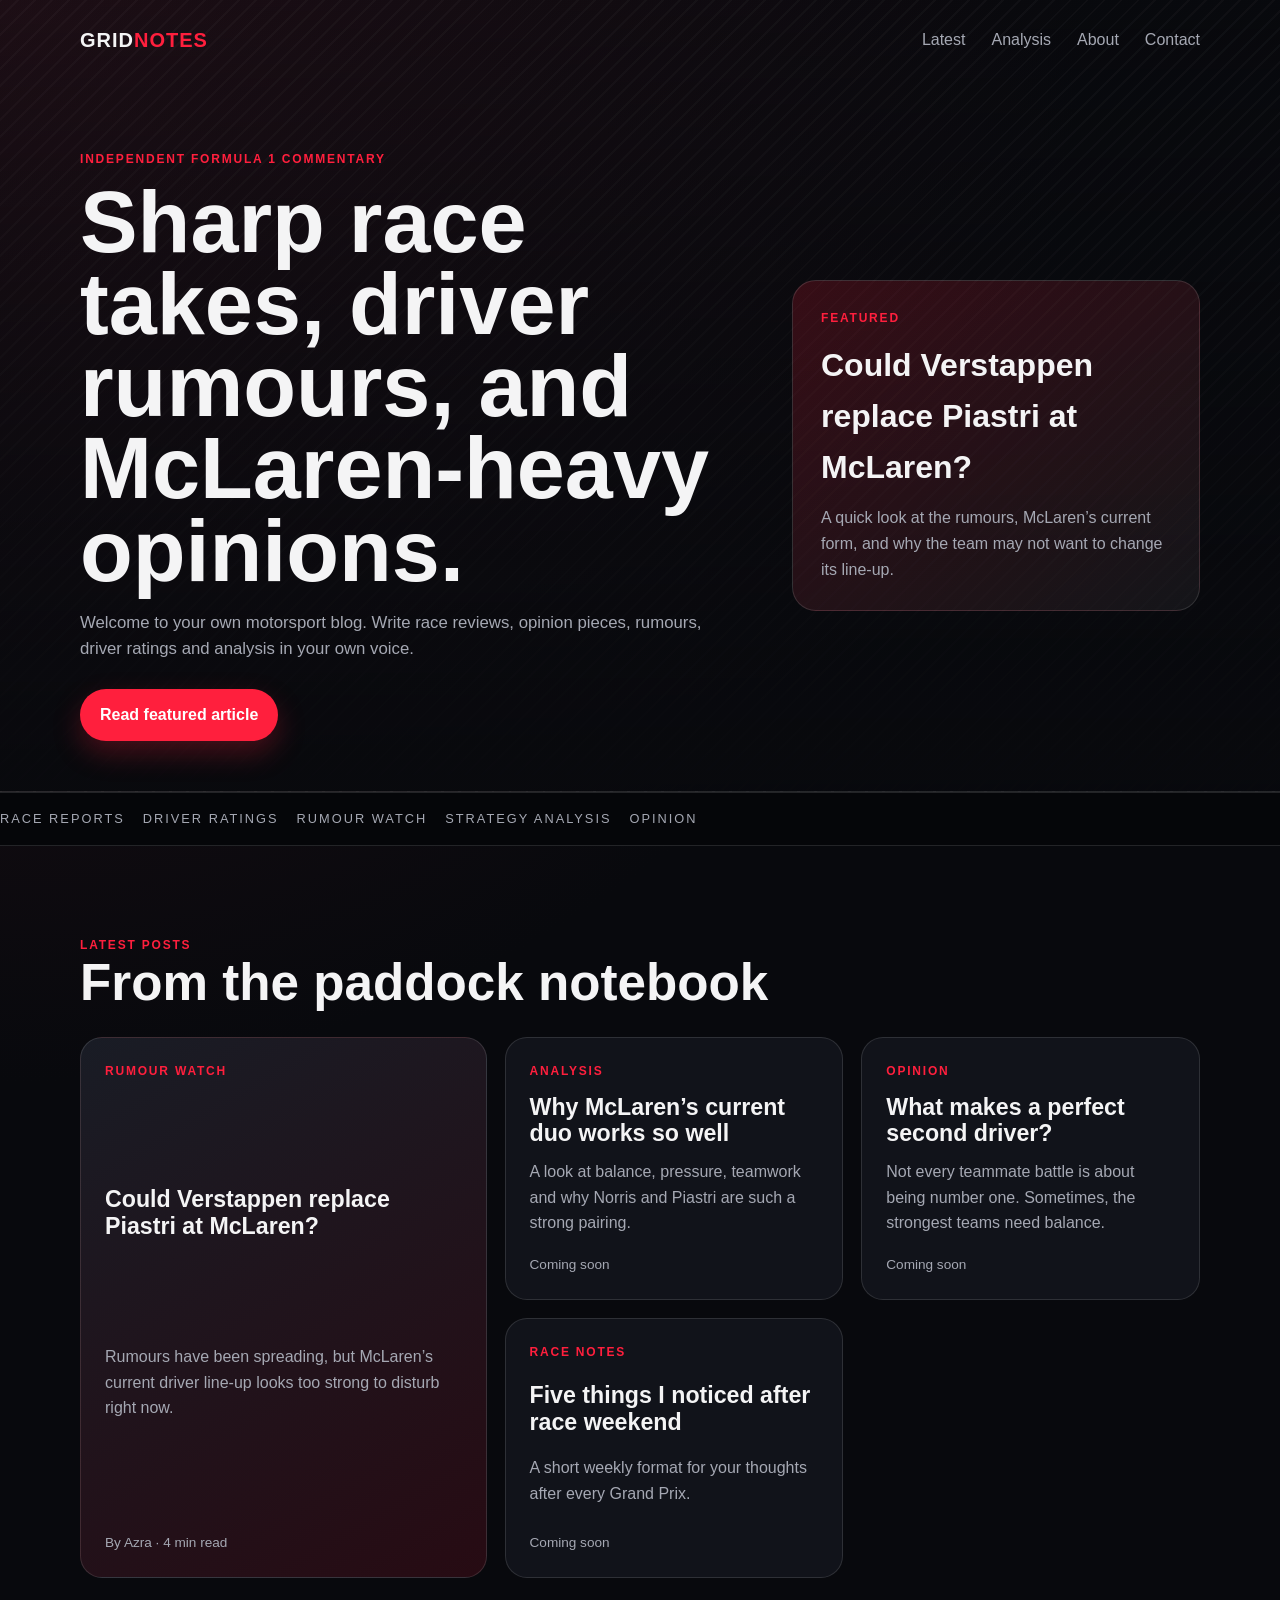
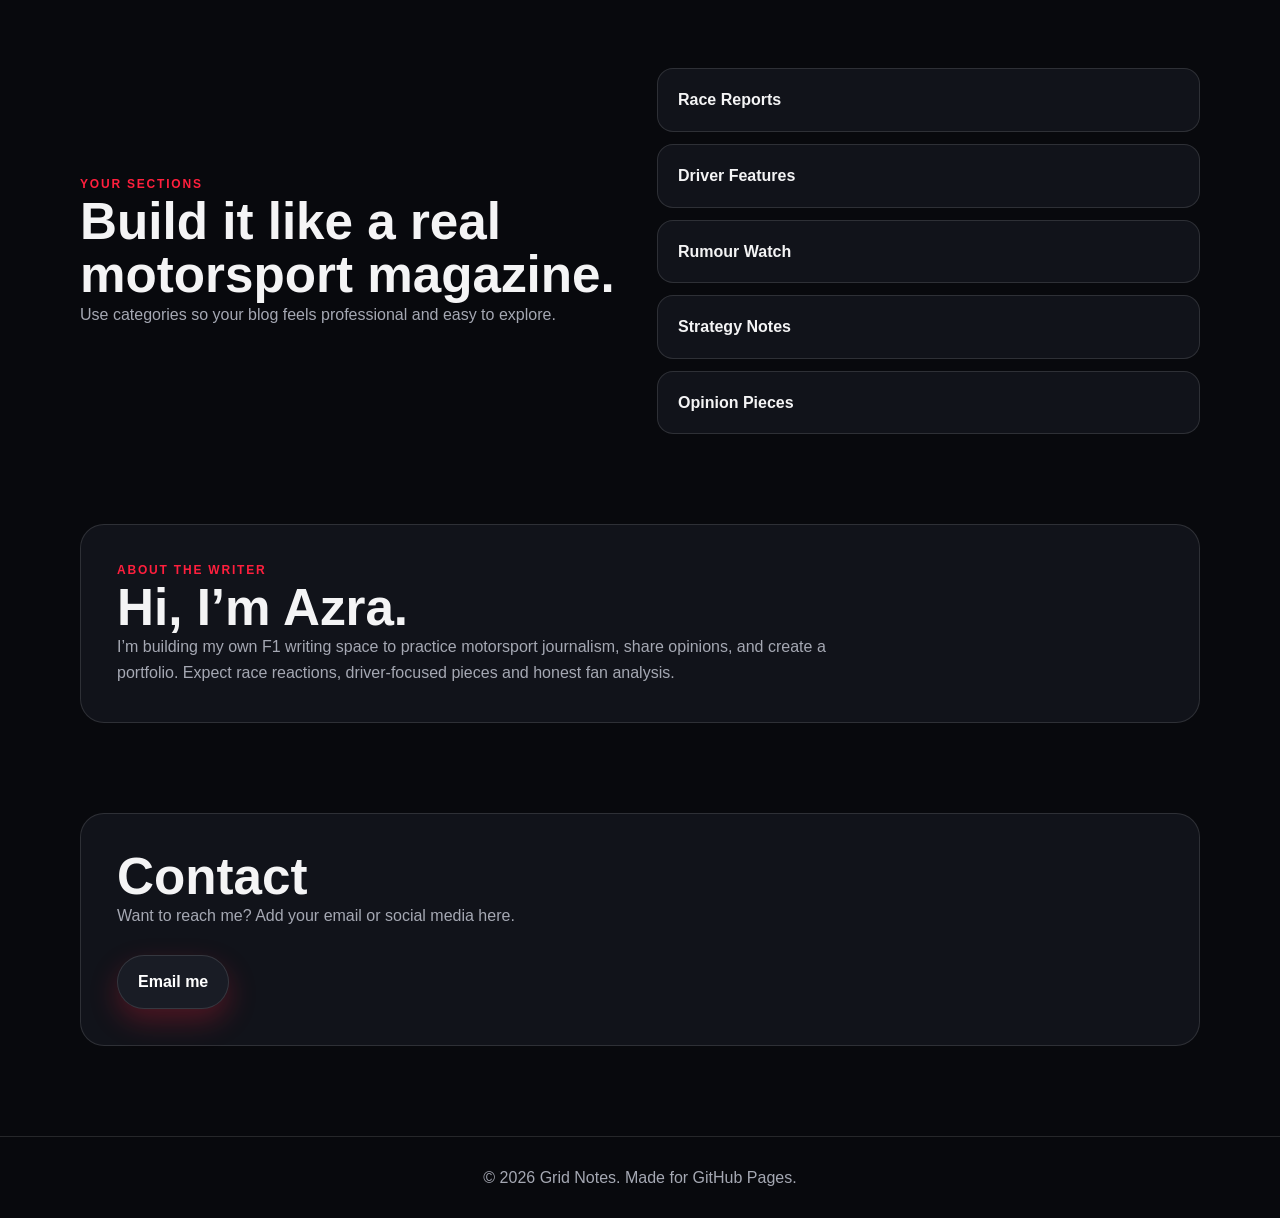
==== index.html @ b0c71cce "Add files via upload" ====
<!DOCTYPE html>
<html lang="en">
<head>
  <meta charset="UTF-8" />
  <meta name="viewport" content="width=device-width, initial-scale=1.0" />
  <title>Grid Notes | F1 Blog</title>
  <link rel="stylesheet" href="style.css" />
</head>
<body>
  <header class="site-header">
    <nav class="navbar">
      <a class="logo" href="index.html">GRID<span>NOTES</span></a>
      <button class="menu-btn" id="menuBtn">☰</button>
      <ul class="nav-links" id="navLinks">
        <li><a href="#latest">Latest</a></li>
        <li><a href="#analysis">Analysis</a></li>
        <li><a href="#about">About</a></li>
        <li><a href="#contact">Contact</a></li>
      </ul>
    </nav>

    <section class="hero">
      <div class="hero-text">
        <p class="eyebrow">Independent Formula 1 commentary</p>
        <h1>Sharp race takes, driver rumours, and McLaren-heavy opinions.</h1>
        <p>Welcome to your own motorsport blog. Write race reviews, opinion pieces, rumours, driver ratings and analysis in your own voice.</p>
        <a class="btn" href="articles/verstappen-piastri.html">Read featured article</a>
      </div>
      <div class="hero-card">
        <p class="tag">Featured</p>
        <h2>Could Verstappen replace Piastri at McLaren?</h2>
        <p>A quick look at the rumours, McLaren’s current form, and why the team may not want to change its line-up.</p>
      </div>
    </section>
  </header>

  <main>
    <section class="ticker">
      <span>Race Reports</span>
      <span>Driver Ratings</span>
      <span>Rumour Watch</span>
      <span>Strategy Analysis</span>
      <span>Opinion</span>
    </section>

    <section class="section" id="latest">
      <div class="section-heading">
        <p class="eyebrow">Latest posts</p>
        <h2>From the paddock notebook</h2>
      </div>

      <div class="article-grid">
        <article class="article-card main-article">
          <p class="tag">Rumour Watch</p>
          <h3><a href="articles/verstappen-piastri.html">Could Verstappen replace Piastri at McLaren?</a></h3>
          <p>Rumours have been spreading, but McLaren’s current driver line-up looks too strong to disturb right now.</p>
          <div class="meta">By Azra · 4 min read</div>
        </article>

        <article class="article-card">
          <p class="tag">Analysis</p>
          <h3>Why McLaren’s current duo works so well</h3>
          <p>A look at balance, pressure, teamwork and why Norris and Piastri are such a strong pairing.</p>
          <div class="meta">Coming soon</div>
        </article>

        <article class="article-card">
          <p class="tag">Opinion</p>
          <h3>What makes a perfect second driver?</h3>
          <p>Not every teammate battle is about being number one. Sometimes, the strongest teams need balance.</p>
          <div class="meta">Coming soon</div>
        </article>

        <article class="article-card">
          <p class="tag">Race Notes</p>
          <h3>Five things I noticed after race weekend</h3>
          <p>A short weekly format for your thoughts after every Grand Prix.</p>
          <div class="meta">Coming soon</div>
        </article>
      </div>
    </section>

    <section class="section split" id="analysis">
      <div>
        <p class="eyebrow">Your sections</p>
        <h2>Build it like a real motorsport magazine.</h2>
        <p class="muted">Use categories so your blog feels professional and easy to explore.</p>
      </div>
      <div class="category-list">
        <a href="#">Race Reports</a>
        <a href="#">Driver Features</a>
        <a href="#">Rumour Watch</a>
        <a href="#">Strategy Notes</a>
        <a href="#">Opinion Pieces</a>
      </div>
    </section>

    <section class="section about" id="about">
      <p class="eyebrow">About the writer</p>
      <h2>Hi, I’m Azra.</h2>
      <p>I’m building my own F1 writing space to practice motorsport journalism, share opinions, and create a portfolio. Expect race reactions, driver-focused pieces and honest fan analysis.</p>
    </section>

    <section class="section contact" id="contact">
      <h2>Contact</h2>
      <p>Want to reach me? Add your email or social media here.</p>
      <a class="btn secondary" href="mailto:your-email@example.com">Email me</a>
    </section>
  </main>

  <footer>
    <p>© 2026 Grid Notes. Made for GitHub Pages.</p>
  </footer>

  <script src="script.js"></script>
</body>
</html>
---- style.css ----
:root {
  --bg: #08090d;
  --panel: #11131a;
  --panel-light: #191c25;
  --text: #f4f4f5;
  --muted: #a5a8b3;
  --line: rgba(255,255,255,0.12);
  --accent: #ff1f3d;
  --accent-dark: #8b0f22;
}

* { box-sizing: border-box; margin: 0; padding: 0; }
html { scroll-behavior: smooth; }
body {
  font-family: Arial, Helvetica, sans-serif;
  background: radial-gradient(circle at top left, #241018, var(--bg) 35%);
  color: var(--text);
  line-height: 1.6;
}

a { color: inherit; text-decoration: none; }

.site-header {
  min-height: 88vh;
  background:
    linear-gradient(rgba(8,9,13,0.25), rgba(8,9,13,0.95)),
    repeating-linear-gradient(135deg, rgba(255,255,255,0.035) 0 2px, transparent 2px 12px);
  border-bottom: 1px solid var(--line);
}

.navbar {
  width: min(1120px, 92%);
  margin: auto;
  padding: 24px 0;
  display: flex;
  align-items: center;
  justify-content: space-between;
}

.logo {
  font-weight: 900;
  letter-spacing: 1px;
  font-size: 1.25rem;
}
.logo span { color: var(--accent); }

.nav-links {
  display: flex;
  gap: 26px;
  list-style: none;
  color: var(--muted);
}
.nav-links a:hover { color: var(--text); }

.menu-btn {
  display: none;
  background: none;
  border: 1px solid var(--line);
  color: var(--text);
  padding: 8px 12px;
  border-radius: 8px;
  font-size: 1.2rem;
}

.hero {
  width: min(1120px, 92%);
  margin: 70px auto 0;
  display: grid;
  grid-template-columns: 1.25fr 0.75fr;
  gap: 32px;
  align-items: center;
}

.eyebrow, .tag {
  color: var(--accent);
  text-transform: uppercase;
  font-size: 0.75rem;
  font-weight: 800;
  letter-spacing: 1.8px;
}

.hero h1 {
  font-size: clamp(2.4rem, 7vw, 5.4rem);
  line-height: 0.95;
  max-width: 850px;
  margin: 12px 0 18px;
}

.hero-text p:not(.eyebrow) {
  color: var(--muted);
  max-width: 650px;
  font-size: 1.05rem;
}

.btn {
  display: inline-block;
  margin-top: 26px;
  background: var(--accent);
  color: white;
  padding: 13px 20px;
  border-radius: 999px;
  font-weight: 800;
  box-shadow: 0 12px 28px rgba(255,31,61,0.25);
}
.btn:hover { transform: translateY(-2px); }
.btn.secondary { background: var(--panel-light); border: 1px solid var(--line); }

.hero-card {
  background: linear-gradient(145deg, rgba(255,31,61,0.18), rgba(255,255,255,0.05));
  border: 1px solid var(--line);
  border-radius: 24px;
  padding: 28px;
  min-height: 300px;
  display: flex;
  flex-direction: column;
  justify-content: end;
}
.hero-card h2 { font-size: 2rem; margin: 12px 0; }
.hero-card p:last-child { color: var(--muted); }

.ticker {
  overflow: hidden;
  display: flex;
  gap: 18px;
  padding: 16px 0;
  border-top: 1px solid var(--line);
  border-bottom: 1px solid var(--line);
  background: #050609;
  white-space: nowrap;
}
.ticker span {
  animation: move 18s linear infinite;
  color: var(--muted);
  text-transform: uppercase;
  letter-spacing: 2px;
  font-size: 0.8rem;
}
@keyframes move { from { transform: translateX(0); } to { transform: translateX(-420px); } }

.section {
  width: min(1120px, 92%);
  margin: 90px auto;
}
.section-heading { margin-bottom: 28px; }
.section h2 { font-size: clamp(2rem, 4vw, 3.3rem); line-height: 1.05; }

.article-grid {
  display: grid;
  grid-template-columns: 1.2fr 1fr 1fr;
  gap: 18px;
}
.article-card {
  background: var(--panel);
  border: 1px solid var(--line);
  border-radius: 22px;
  padding: 24px;
  min-height: 260px;
  display: flex;
  flex-direction: column;
  justify-content: space-between;
  transition: transform 0.2s ease, border-color 0.2s ease;
}
.article-card:hover { transform: translateY(-5px); border-color: rgba(255,31,61,0.55); }
.main-article { grid-row: span 2; background: linear-gradient(150deg, var(--panel-light), #270b13); }
.article-card h3 { font-size: 1.45rem; line-height: 1.15; margin: 12px 0; }
.article-card p:not(.tag), .muted { color: var(--muted); }
.meta { color: var(--muted); font-size: 0.85rem; margin-top: 18px; }

.split {
  display: grid;
  grid-template-columns: 1fr 1fr;
  gap: 34px;
  align-items: center;
}
.category-list {
  display: grid;
  gap: 12px;
}
.category-list a {
  background: var(--panel);
  border: 1px solid var(--line);
  padding: 18px 20px;
  border-radius: 16px;
  font-weight: 800;
}
.category-list a:hover { border-color: var(--accent); }

.about, .contact {
  background: var(--panel);
  border: 1px solid var(--line);
  border-radius: 24px;
  padding: 36px;
}
.about p:last-child, .contact p { color: var(--muted); max-width: 720px; }

footer {
  border-top: 1px solid var(--line);
  padding: 28px;
  text-align: center;
  color: var(--muted);
}

.article-page .site-header { min-height: auto; }
.article-layout {
  width: min(820px, 92%);
  margin: 60px auto 100px;
}
.article-title { font-size: clamp(2.4rem, 7vw, 4.6rem); line-height: 0.95; margin: 14px 0; }
.article-info { color: var(--muted); margin-bottom: 36px; }
.article-body {
  background: var(--panel);
  border: 1px solid var(--line);
  border-radius: 24px;
  padding: clamp(22px, 5vw, 44px);
}
.article-body p { margin-bottom: 20px; color: #dedfe5; }
.article-body blockquote {
  border-left: 4px solid var(--accent);
  padding-left: 18px;
  margin: 28px 0;
  font-size: 1.15rem;
  color: white;
}

@media (max-width: 820px) {
  .menu-btn { display: block; }
  .nav-links {
    position: absolute;
    top: 76px;
    right: 4%;
    left: 4%;
    display: none;
    flex-direction: column;
    background: var(--panel);
    padding: 20px;
    border: 1px solid var(--line);
    border-radius: 18px;
  }
  .nav-links.show { display: flex; }
  .hero, .split { grid-template-columns: 1fr; }
  .hero { margin-top: 38px; padding-bottom: 60px; }
  .article-grid { grid-template-columns: 1fr; }
  .main-article { grid-row: auto; }
}
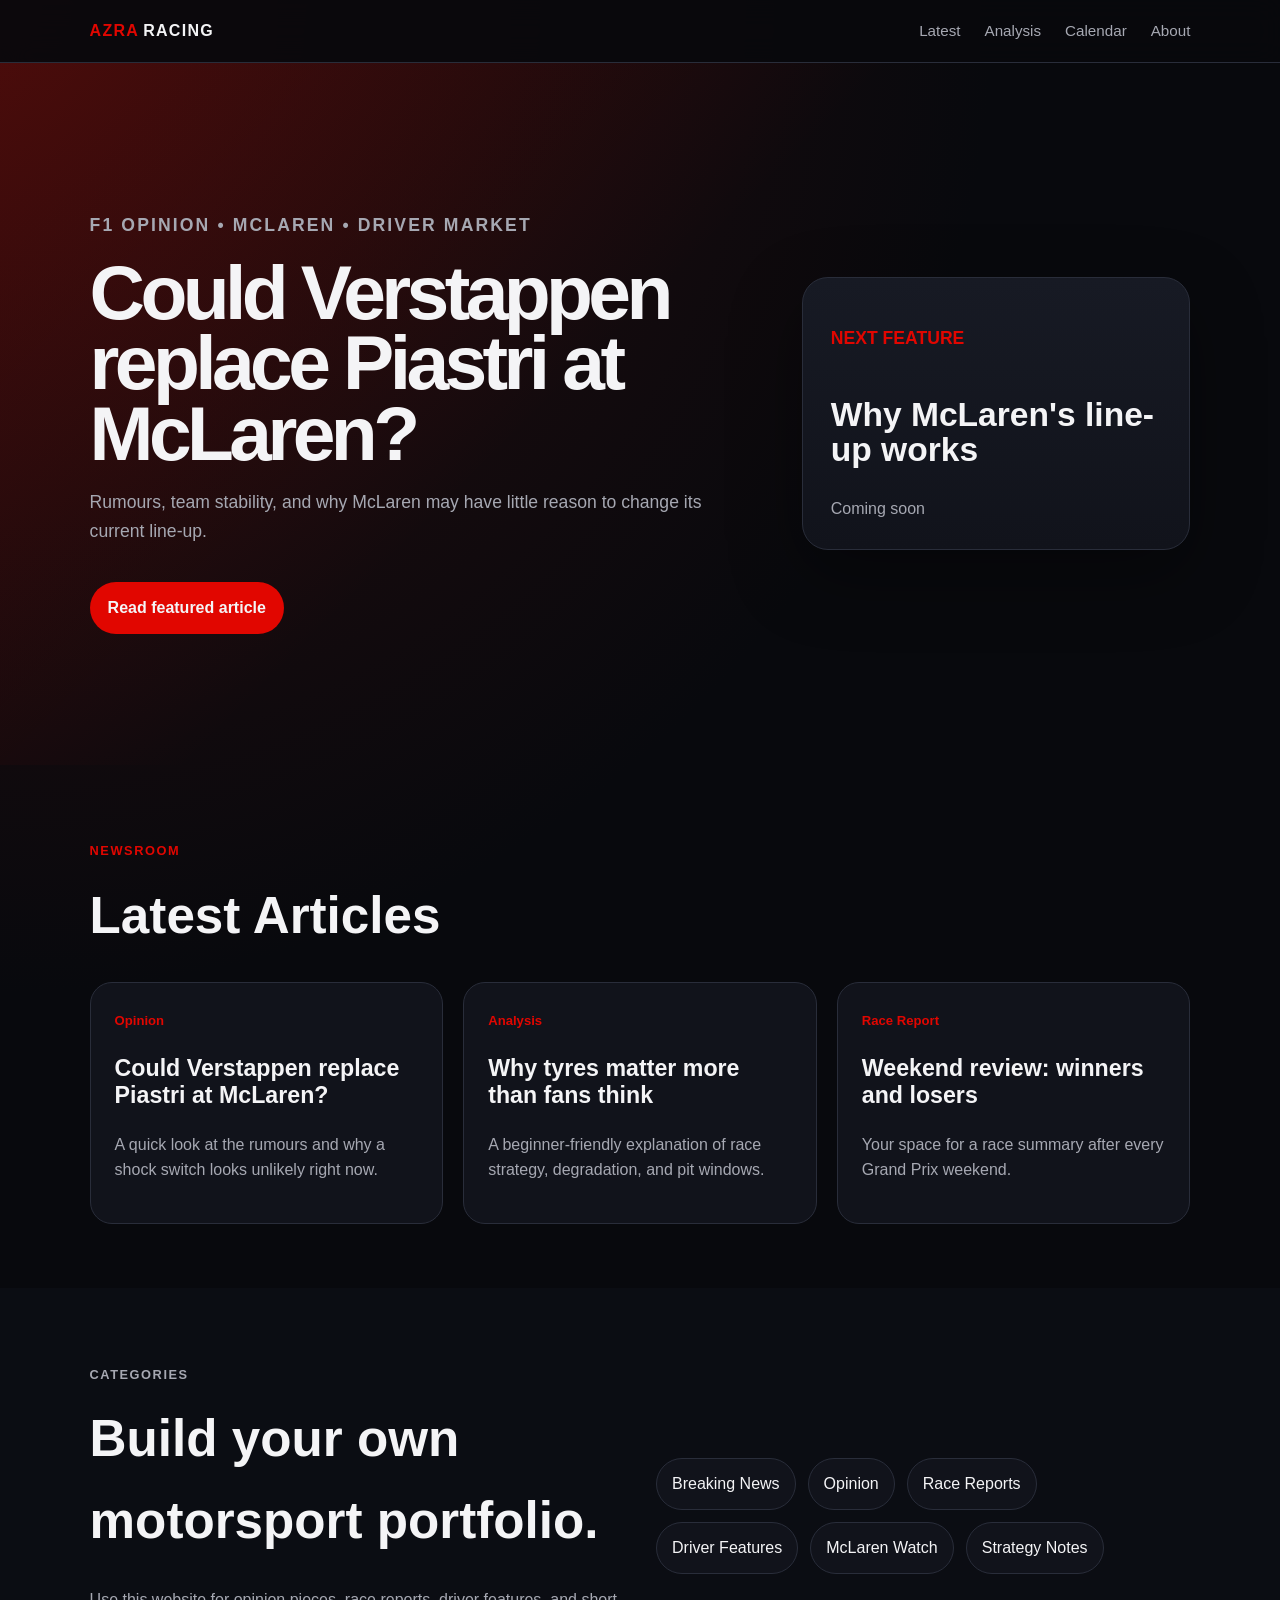
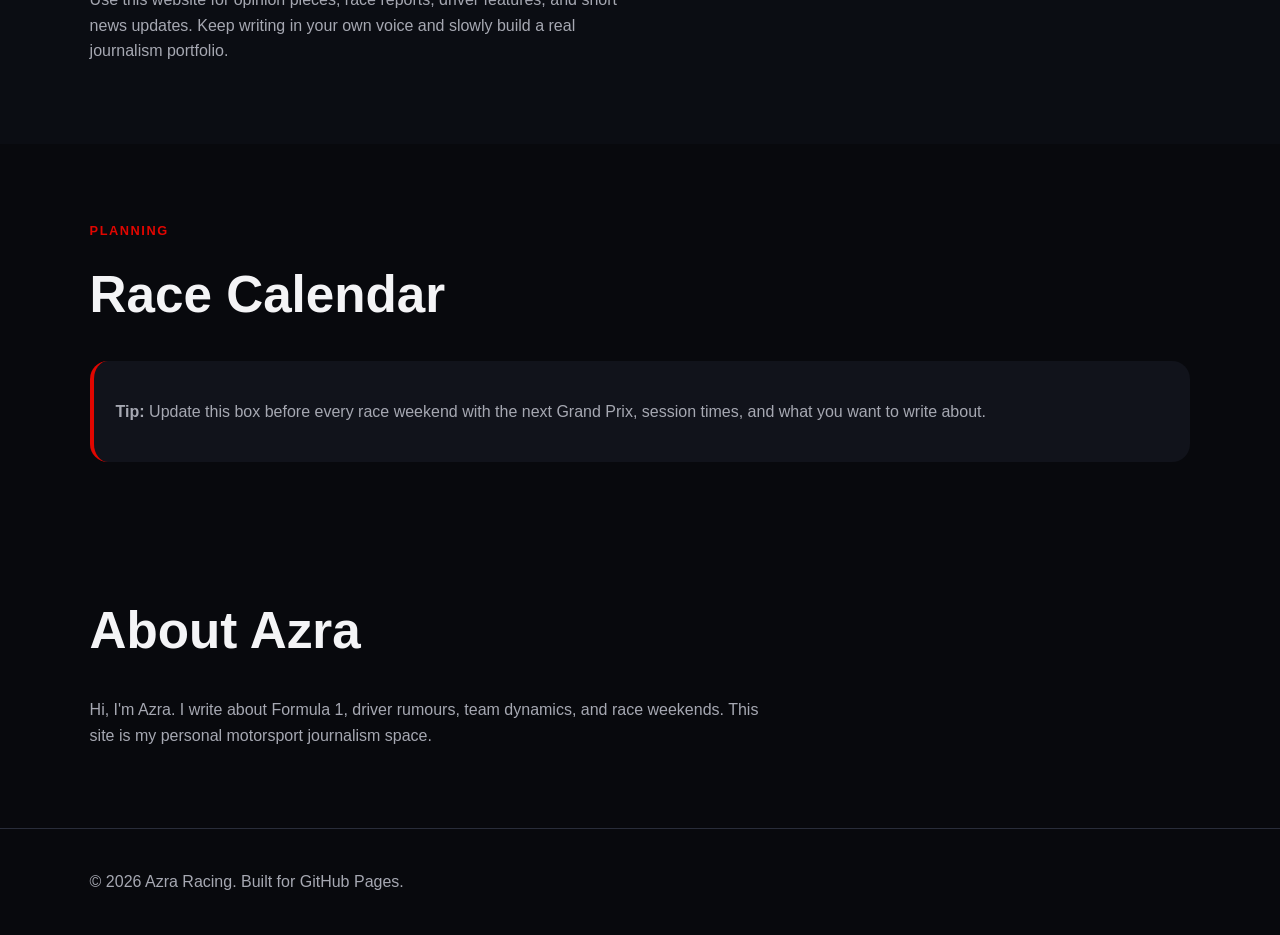
==== commit b84e8da2: "Add files via upload" ====
--- a/index.html
+++ b/index.html
@@ -3,113 +3,94 @@
 <head>
   <meta charset="UTF-8" />
   <meta name="viewport" content="width=device-width, initial-scale=1.0" />
-  <title>Grid Notes | F1 Blog</title>
+  <title>Azra Racing | F1 Blog</title>
   <link rel="stylesheet" href="style.css" />
 </head>
 <body>
   <header class="site-header">
-    <nav class="navbar">
-      <a class="logo" href="index.html">GRID<span>NOTES</span></a>
-      <button class="menu-btn" id="menuBtn">☰</button>
-      <ul class="nav-links" id="navLinks">
-        <li><a href="#latest">Latest</a></li>
-        <li><a href="#analysis">Analysis</a></li>
-        <li><a href="#about">About</a></li>
-        <li><a href="#contact">Contact</a></li>
-      </ul>
+    <a class="logo" href="index.html"><span>AZRA</span>RACING</a>
+    <nav id="nav">
+      <a href="#latest">Latest</a>
+      <a href="#analysis">Analysis</a>
+      <a href="#calendar">Calendar</a>
+      <a href="#about">About</a>
     </nav>
-
-    <section class="hero">
-      <div class="hero-text">
-        <p class="eyebrow">Independent Formula 1 commentary</p>
-        <h1>Sharp race takes, driver rumours, and McLaren-heavy opinions.</h1>
-        <p>Welcome to your own motorsport blog. Write race reviews, opinion pieces, rumours, driver ratings and analysis in your own voice.</p>
-        <a class="btn" href="articles/verstappen-piastri.html">Read featured article</a>
-      </div>
-      <div class="hero-card">
-        <p class="tag">Featured</p>
-        <h2>Could Verstappen replace Piastri at McLaren?</h2>
-        <p>A quick look at the rumours, McLaren’s current form, and why the team may not want to change its line-up.</p>
-      </div>
-    </section>
+    <button id="menuBtn" class="menu-btn">☰</button>
   </header>
 
   <main>
-    <section class="ticker">
-      <span>Race Reports</span>
-      <span>Driver Ratings</span>
-      <span>Rumour Watch</span>
-      <span>Strategy Analysis</span>
-      <span>Opinion</span>
+    <section class="hero">
+      <div class="hero-text">
+        <p class="tag">F1 Opinion • McLaren • Driver Market</p>
+        <h1>Could Verstappen replace Piastri at McLaren?</h1>
+        <p>Rumours, team stability, and why McLaren may have little reason to change its current line-up.</p>
+        <a class="button" href="articles/verstappen-piastri.html">Read featured article</a>
+      </div>
+      <div class="hero-card">
+        <p>NEXT FEATURE</p>
+        <h2>Why McLaren's line-up works</h2>
+        <span>Coming soon</span>
+      </div>
     </section>
 
-    <section class="section" id="latest">
-      <div class="section-heading">
-        <p class="eyebrow">Latest posts</p>
-        <h2>From the paddock notebook</h2>
+    <section id="latest" class="section">
+      <div class="section-title">
+        <p>Newsroom</p>
+        <h2>Latest Articles</h2>
       </div>
-
       <div class="article-grid">
-        <article class="article-card main-article">
-          <p class="tag">Rumour Watch</p>
+        <article class="card">
+          <span>Opinion</span>
           <h3><a href="articles/verstappen-piastri.html">Could Verstappen replace Piastri at McLaren?</a></h3>
-          <p>Rumours have been spreading, but McLaren’s current driver line-up looks too strong to disturb right now.</p>
-          <div class="meta">By Azra · 4 min read</div>
+          <p>A quick look at the rumours and why a shock switch looks unlikely right now.</p>
         </article>
-
-        <article class="article-card">
-          <p class="tag">Analysis</p>
-          <h3>Why McLaren’s current duo works so well</h3>
-          <p>A look at balance, pressure, teamwork and why Norris and Piastri are such a strong pairing.</p>
-          <div class="meta">Coming soon</div>
+        <article class="card">
+          <span>Analysis</span>
+          <h3>Why tyres matter more than fans think</h3>
+          <p>A beginner-friendly explanation of race strategy, degradation, and pit windows.</p>
         </article>
-
-        <article class="article-card">
-          <p class="tag">Opinion</p>
-          <h3>What makes a perfect second driver?</h3>
-          <p>Not every teammate battle is about being number one. Sometimes, the strongest teams need balance.</p>
-          <div class="meta">Coming soon</div>
-        </article>
-
-        <article class="article-card">
-          <p class="tag">Race Notes</p>
-          <h3>Five things I noticed after race weekend</h3>
-          <p>A short weekly format for your thoughts after every Grand Prix.</p>
-          <div class="meta">Coming soon</div>
+        <article class="card">
+          <span>Race Report</span>
+          <h3>Weekend review: winners and losers</h3>
+          <p>Your space for a race summary after every Grand Prix weekend.</p>
         </article>
       </div>
     </section>
 
-    <section class="section split" id="analysis">
+    <section id="analysis" class="split-section">
       <div>
-        <p class="eyebrow">Your sections</p>
-        <h2>Build it like a real motorsport magazine.</h2>
-        <p class="muted">Use categories so your blog feels professional and easy to explore.</p>
+        <p class="tag">Categories</p>
+        <h2>Build your own motorsport portfolio.</h2>
+        <p>Use this website for opinion pieces, race reports, driver features, and short news updates. Keep writing in your own voice and slowly build a real journalism portfolio.</p>
       </div>
       <div class="category-list">
-        <a href="#">Race Reports</a>
-        <a href="#">Driver Features</a>
-        <a href="#">Rumour Watch</a>
-        <a href="#">Strategy Notes</a>
-        <a href="#">Opinion Pieces</a>
+        <span>Breaking News</span>
+        <span>Opinion</span>
+        <span>Race Reports</span>
+        <span>Driver Features</span>
+        <span>McLaren Watch</span>
+        <span>Strategy Notes</span>
       </div>
     </section>
 
-    <section class="section about" id="about">
-      <p class="eyebrow">About the writer</p>
-      <h2>Hi, I’m Azra.</h2>
-      <p>I’m building my own F1 writing space to practice motorsport journalism, share opinions, and create a portfolio. Expect race reactions, driver-focused pieces and honest fan analysis.</p>
+    <section id="calendar" class="section compact">
+      <div class="section-title">
+        <p>Planning</p>
+        <h2>Race Calendar</h2>
+      </div>
+      <div class="calendar-box">
+        <p><strong>Tip:</strong> Update this box before every race weekend with the next Grand Prix, session times, and what you want to write about.</p>
+      </div>
     </section>
 
-    <section class="section contact" id="contact">
-      <h2>Contact</h2>
-      <p>Want to reach me? Add your email or social media here.</p>
-      <a class="btn secondary" href="mailto:your-email@example.com">Email me</a>
+    <section id="about" class="about">
+      <h2>About Azra</h2>
+      <p>Hi, I'm Azra. I write about Formula 1, driver rumours, team dynamics, and race weekends. This site is my personal motorsport journalism space.</p>
     </section>
   </main>
 
   <footer>
-    <p>© 2026 Grid Notes. Made for GitHub Pages.</p>
+    <p>© 2026 Azra Racing. Built for GitHub Pages.</p>
   </footer>
 
   <script src="script.js"></script>
--- a/style.css
+++ b/style.css
@@ -1,244 +1,7 @@
-:root {
-  --bg: #08090d;
-  --panel: #11131a;
-  --panel-light: #191c25;
-  --text: #f4f4f5;
-  --muted: #a5a8b3;
-  --line: rgba(255,255,255,0.12);
-  --accent: #ff1f3d;
-  --accent-dark: #8b0f22;
+:root{
+  --bg:#08090d; --panel:#11131b; --panel2:#171a24; --text:#f4f4f6; --muted:#a6a8b2; --red:#e10600; --line:#292d3a;
 }
-
-* { box-sizing: border-box; margin: 0; padding: 0; }
-html { scroll-behavior: smooth; }
-body {
-  font-family: Arial, Helvetica, sans-serif;
-  background: radial-gradient(circle at top left, #241018, var(--bg) 35%);
-  color: var(--text);
-  line-height: 1.6;
-}
-
-a { color: inherit; text-decoration: none; }
-
-.site-header {
-  min-height: 88vh;
-  background:
-    linear-gradient(rgba(8,9,13,0.25), rgba(8,9,13,0.95)),
-    repeating-linear-gradient(135deg, rgba(255,255,255,0.035) 0 2px, transparent 2px 12px);
-  border-bottom: 1px solid var(--line);
-}
-
-.navbar {
-  width: min(1120px, 92%);
-  margin: auto;
-  padding: 24px 0;
-  display: flex;
-  align-items: center;
-  justify-content: space-between;
-}
-
-.logo {
-  font-weight: 900;
-  letter-spacing: 1px;
-  font-size: 1.25rem;
-}
-.logo span { color: var(--accent); }
-
-.nav-links {
-  display: flex;
-  gap: 26px;
-  list-style: none;
-  color: var(--muted);
-}
-.nav-links a:hover { color: var(--text); }
-
-.menu-btn {
-  display: none;
-  background: none;
-  border: 1px solid var(--line);
-  color: var(--text);
-  padding: 8px 12px;
-  border-radius: 8px;
-  font-size: 1.2rem;
-}
-
-.hero {
-  width: min(1120px, 92%);
-  margin: 70px auto 0;
-  display: grid;
-  grid-template-columns: 1.25fr 0.75fr;
-  gap: 32px;
-  align-items: center;
-}
-
-.eyebrow, .tag {
-  color: var(--accent);
-  text-transform: uppercase;
-  font-size: 0.75rem;
-  font-weight: 800;
-  letter-spacing: 1.8px;
-}
-
-.hero h1 {
-  font-size: clamp(2.4rem, 7vw, 5.4rem);
-  line-height: 0.95;
-  max-width: 850px;
-  margin: 12px 0 18px;
-}
-
-.hero-text p:not(.eyebrow) {
-  color: var(--muted);
-  max-width: 650px;
-  font-size: 1.05rem;
-}
-
-.btn {
-  display: inline-block;
-  margin-top: 26px;
-  background: var(--accent);
-  color: white;
-  padding: 13px 20px;
-  border-radius: 999px;
-  font-weight: 800;
-  box-shadow: 0 12px 28px rgba(255,31,61,0.25);
-}
-.btn:hover { transform: translateY(-2px); }
-.btn.secondary { background: var(--panel-light); border: 1px solid var(--line); }
-
-.hero-card {
-  background: linear-gradient(145deg, rgba(255,31,61,0.18), rgba(255,255,255,0.05));
-  border: 1px solid var(--line);
-  border-radius: 24px;
-  padding: 28px;
-  min-height: 300px;
-  display: flex;
-  flex-direction: column;
-  justify-content: end;
-}
-.hero-card h2 { font-size: 2rem; margin: 12px 0; }
-.hero-card p:last-child { color: var(--muted); }
-
-.ticker {
-  overflow: hidden;
-  display: flex;
-  gap: 18px;
-  padding: 16px 0;
-  border-top: 1px solid var(--line);
-  border-bottom: 1px solid var(--line);
-  background: #050609;
-  white-space: nowrap;
-}
-.ticker span {
-  animation: move 18s linear infinite;
-  color: var(--muted);
-  text-transform: uppercase;
-  letter-spacing: 2px;
-  font-size: 0.8rem;
-}
-@keyframes move { from { transform: translateX(0); } to { transform: translateX(-420px); } }
-
-.section {
-  width: min(1120px, 92%);
-  margin: 90px auto;
-}
-.section-heading { margin-bottom: 28px; }
-.section h2 { font-size: clamp(2rem, 4vw, 3.3rem); line-height: 1.05; }
-
-.article-grid {
-  display: grid;
-  grid-template-columns: 1.2fr 1fr 1fr;
-  gap: 18px;
-}
-.article-card {
-  background: var(--panel);
-  border: 1px solid var(--line);
-  border-radius: 22px;
-  padding: 24px;
-  min-height: 260px;
-  display: flex;
-  flex-direction: column;
-  justify-content: space-between;
-  transition: transform 0.2s ease, border-color 0.2s ease;
-}
-.article-card:hover { transform: translateY(-5px); border-color: rgba(255,31,61,0.55); }
-.main-article { grid-row: span 2; background: linear-gradient(150deg, var(--panel-light), #270b13); }
-.article-card h3 { font-size: 1.45rem; line-height: 1.15; margin: 12px 0; }
-.article-card p:not(.tag), .muted { color: var(--muted); }
-.meta { color: var(--muted); font-size: 0.85rem; margin-top: 18px; }
-
-.split {
-  display: grid;
-  grid-template-columns: 1fr 1fr;
-  gap: 34px;
-  align-items: center;
-}
-.category-list {
-  display: grid;
-  gap: 12px;
-}
-.category-list a {
-  background: var(--panel);
-  border: 1px solid var(--line);
-  padding: 18px 20px;
-  border-radius: 16px;
-  font-weight: 800;
-}
-.category-list a:hover { border-color: var(--accent); }
-
-.about, .contact {
-  background: var(--panel);
-  border: 1px solid var(--line);
-  border-radius: 24px;
-  padding: 36px;
-}
-.about p:last-child, .contact p { color: var(--muted); max-width: 720px; }
-
-footer {
-  border-top: 1px solid var(--line);
-  padding: 28px;
-  text-align: center;
-  color: var(--muted);
-}
-
-.article-page .site-header { min-height: auto; }
-.article-layout {
-  width: min(820px, 92%);
-  margin: 60px auto 100px;
-}
-.article-title { font-size: clamp(2.4rem, 7vw, 4.6rem); line-height: 0.95; margin: 14px 0; }
-.article-info { color: var(--muted); margin-bottom: 36px; }
-.article-body {
-  background: var(--panel);
-  border: 1px solid var(--line);
-  border-radius: 24px;
-  padding: clamp(22px, 5vw, 44px);
-}
-.article-body p { margin-bottom: 20px; color: #dedfe5; }
-.article-body blockquote {
-  border-left: 4px solid var(--accent);
-  padding-left: 18px;
-  margin: 28px 0;
-  font-size: 1.15rem;
-  color: white;
-}
-
-@media (max-width: 820px) {
-  .menu-btn { display: block; }
-  .nav-links {
-    position: absolute;
-    top: 76px;
-    right: 4%;
-    left: 4%;
-    display: none;
-    flex-direction: column;
-    background: var(--panel);
-    padding: 20px;
-    border: 1px solid var(--line);
-    border-radius: 18px;
-  }
-  .nav-links.show { display: flex; }
-  .hero, .split { grid-template-columns: 1fr; }
-  .hero { margin-top: 38px; padding-bottom: 60px; }
-  .article-grid { grid-template-columns: 1fr; }
-  .main-article { grid-row: auto; }
-}
+*{box-sizing:border-box} html{scroll-behavior:smooth} body{margin:0;font-family:Arial,Helvetica,sans-serif;background:radial-gradient(circle at top left,#2a0d0d,transparent 35%),var(--bg);color:var(--text);line-height:1.6}
+a{color:inherit;text-decoration:none}.site-header{position:sticky;top:0;z-index:10;display:flex;align-items:center;justify-content:space-between;padding:18px 7%;background:rgba(8,9,13,.88);backdrop-filter:blur(14px);border-bottom:1px solid var(--line)}.logo{font-weight:900;letter-spacing:.08em}.logo span{color:var(--red);margin-right:4px}nav{display:flex;gap:24px;color:var(--muted);font-size:.95rem}nav a:hover{color:var(--text)}.menu-btn{display:none;background:var(--panel);color:var(--text);border:1px solid var(--line);padding:8px 12px;border-radius:10px}.hero{min-height:78vh;display:grid;grid-template-columns:1.4fr .8fr;gap:32px;align-items:center;padding:70px 7%;background:linear-gradient(135deg,rgba(225,6,0,.18),transparent 45%)}.tag,.section-title p{color:var(--red);font-weight:700;text-transform:uppercase;font-size:.8rem;letter-spacing:.12em}.hero h1{font-size:clamp(2.4rem,6vw,5.9rem);line-height:.92;margin:10px 0 20px;letter-spacing:-.06em}.hero p{max-width:660px;color:var(--muted);font-size:1.1rem}.button{display:inline-block;margin-top:20px;background:var(--red);padding:13px 18px;border-radius:999px;font-weight:800}.hero-card{background:linear-gradient(180deg,var(--panel2),var(--panel));border:1px solid var(--line);border-radius:26px;padding:28px;min-height:260px;display:flex;flex-direction:column;justify-content:end;box-shadow:0 25px 70px rgba(0,0,0,.35)}.hero-card p{color:var(--red);font-weight:900}.hero-card h2{font-size:2.1rem;line-height:1.05}.hero-card span{color:var(--muted)}.section,.split-section,.about{padding:64px 7%}.section-title h2,.split-section h2,.about h2{font-size:clamp(2rem,4vw,3.5rem);margin:0 0 25px}.article-grid{display:grid;grid-template-columns:repeat(3,1fr);gap:20px}.card{background:var(--panel);border:1px solid var(--line);border-radius:22px;padding:24px;transition:.2s}.card:hover{transform:translateY(-5px);border-color:var(--red)}.card span{color:var(--red);font-weight:800;font-size:.82rem}.card h3{font-size:1.45rem;line-height:1.15}.card p,.split-section p,.about p,.calendar-box p{color:var(--muted)}.split-section{display:grid;grid-template-columns:1fr 1fr;gap:32px;align-items:center;background:#0b0d13}.category-list{display:flex;flex-wrap:wrap;gap:12px}.category-list span{border:1px solid var(--line);background:var(--panel);border-radius:999px;padding:12px 15px}.calendar-box{border-left:4px solid var(--red);background:var(--panel);padding:22px;border-radius:18px}.about{max-width:850px}footer{border-top:1px solid var(--line);padding:24px 7%;color:var(--muted)}
+.article-page{max-width:850px;margin:0 auto;padding:70px 7%}.article-page h1{font-size:clamp(2.2rem,5vw,4.5rem);line-height:1;margin-bottom:12px}.meta{color:var(--red);font-weight:800}.article-page p{color:#d6d7dc;font-size:1.07rem}.quote{border-left:4px solid var(--red);padding:10px 0 10px 20px;margin:28px 0;color:var(--text);font-size:1.2rem}.back{display:inline-block;margin-top:32px;color:var(--red);font-weight:800}
+@media(max-width:800px){nav{display:none;position:absolute;top:64px;right:7%;background:var(--panel);border:1px solid var(--line);border-radius:18px;padding:18px;flex-direction:column}.nav-open{display:flex}.menu-btn{display:block}.hero,.split-section{grid-template-columns:1fr;min-height:auto}.article-grid{grid-template-columns:1fr}.hero{padding-top:50px}.hero-card{min-height:190px}}
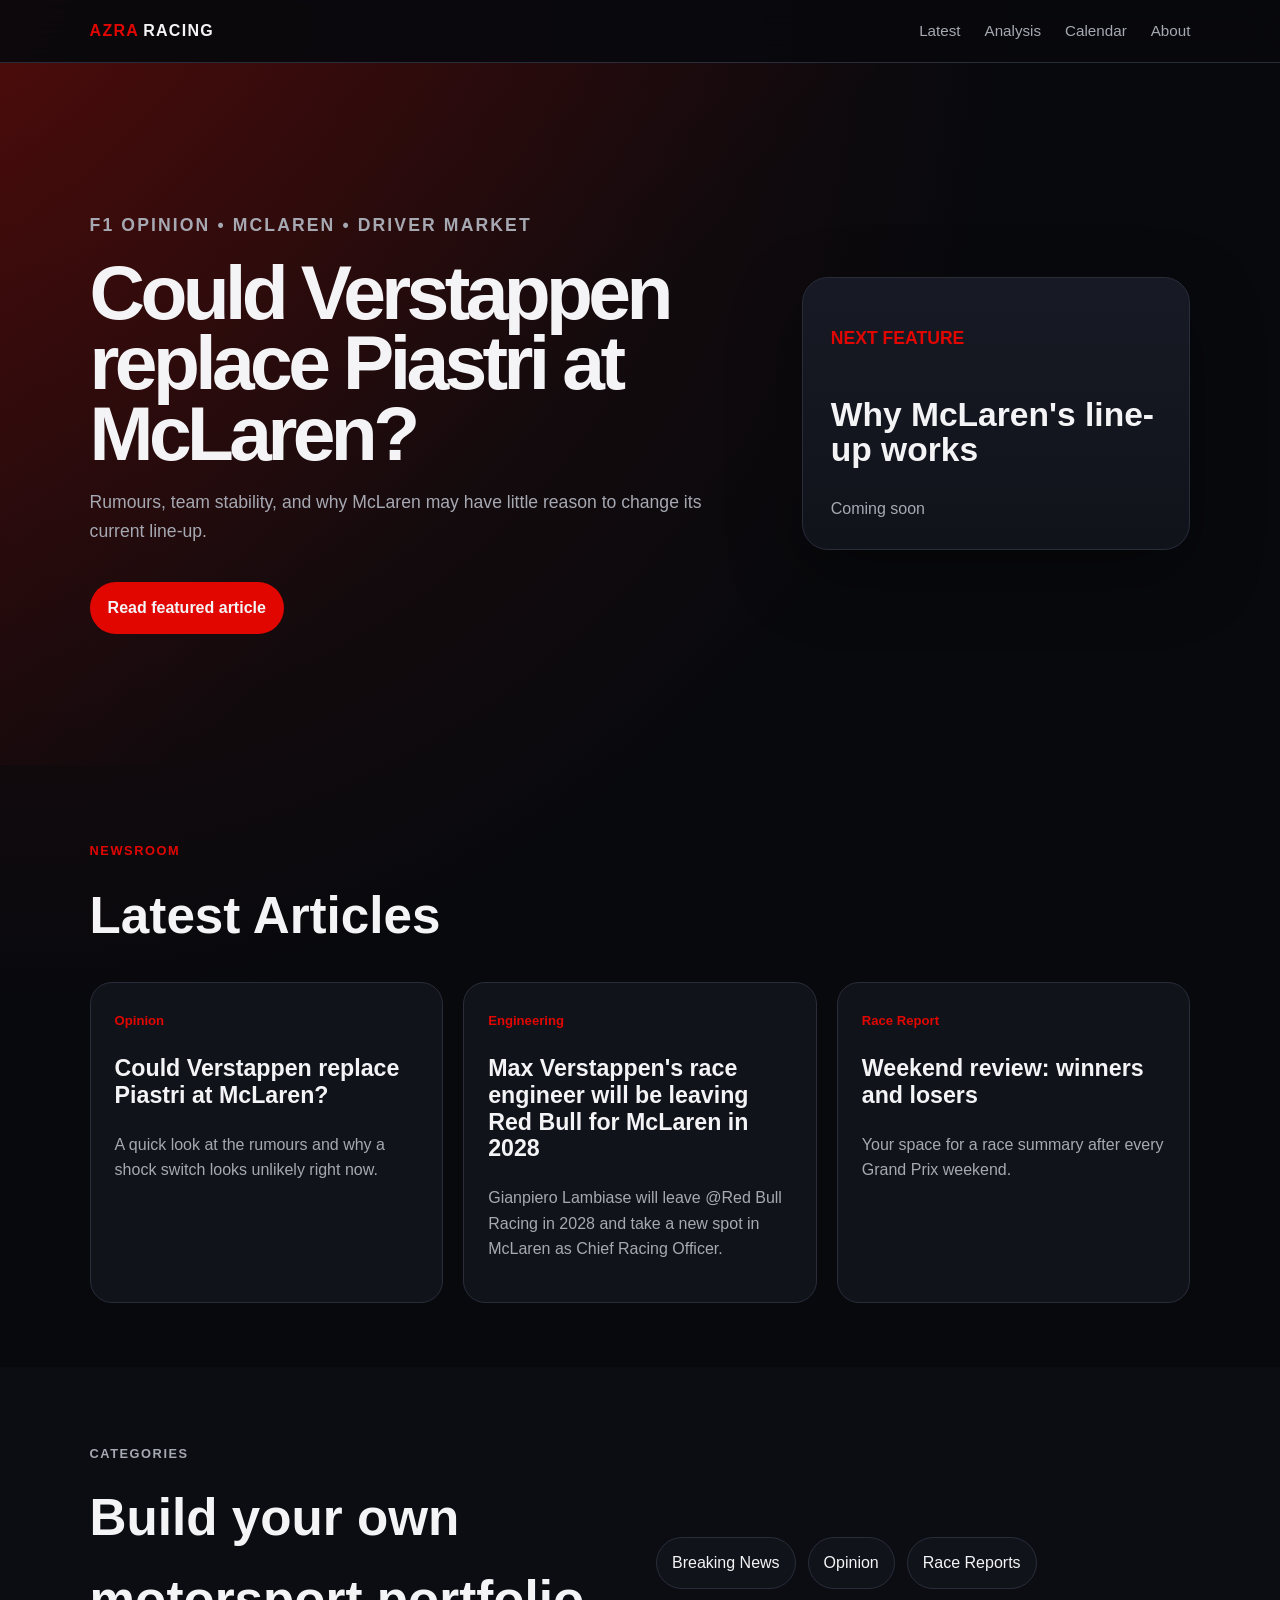
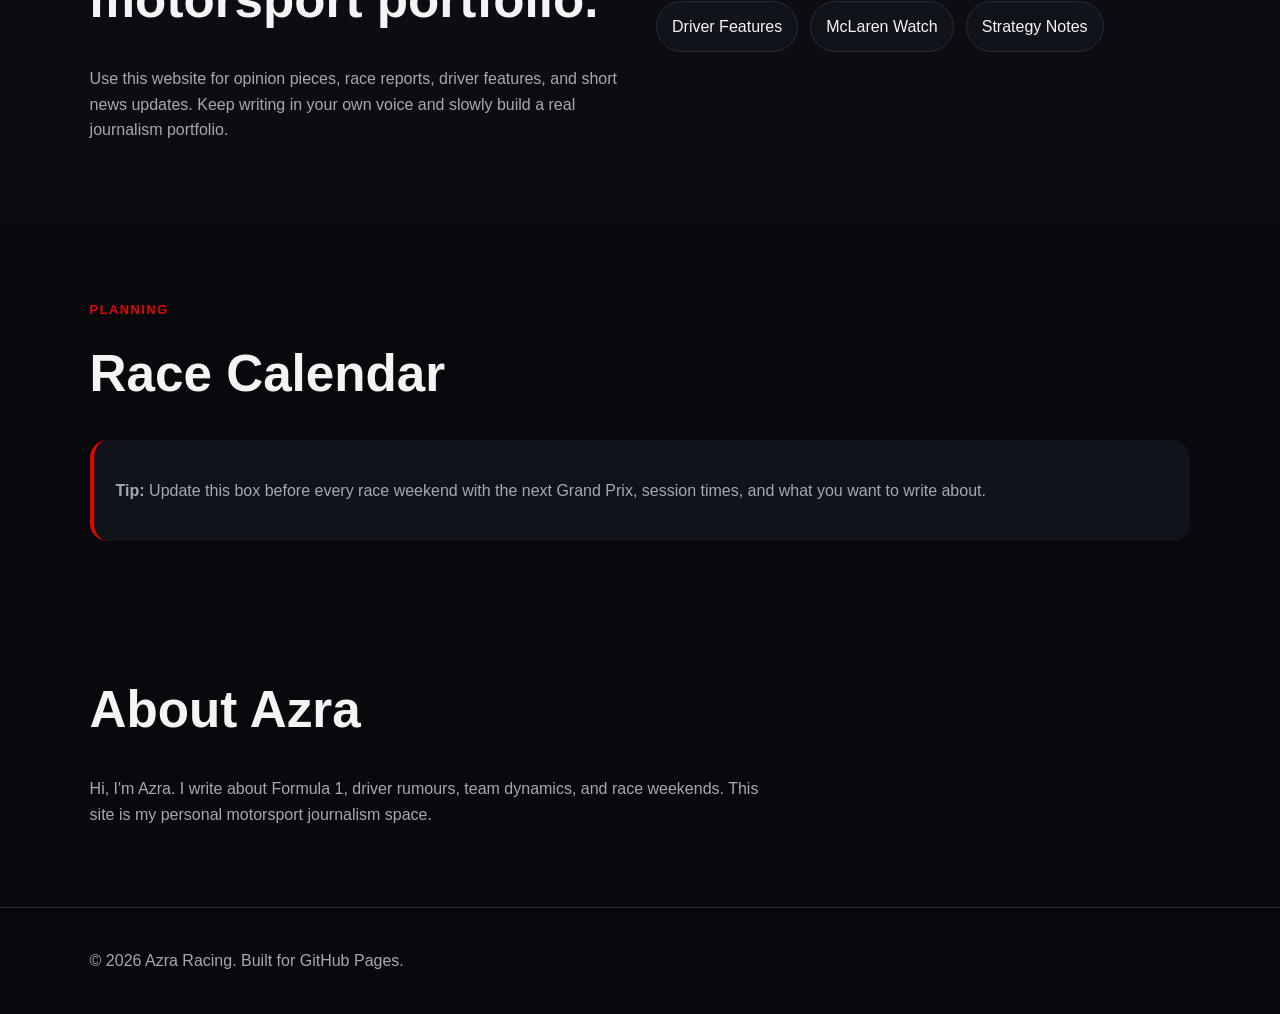
==== commit 7de2a729: "Update index.html" ====
--- a/index.html
+++ b/index.html
@@ -45,9 +45,9 @@
           <p>A quick look at the rumours and why a shock switch looks unlikely right now.</p>
         </article>
         <article class="card">
-          <span>Analysis</span>
-          <h3>Why tyres matter more than fans think</h3>
-          <p>A beginner-friendly explanation of race strategy, degradation, and pit windows.</p>
+          <span>Engineering</span>
+          <h3><a href="articles/Max Verstappen's race engineer will be leaving Red Bull for McLaren in 2028.html">Max Verstappen's race engineer will be leaving Red Bull for McLaren in 2028</a></h3>
+          <p>Gianpiero Lambiase will leave @Red Bull Racing in 2028 and take a new spot in McLaren as Chief Racing Officer.</p>
         </article>
         <article class="card">
           <span>Race Report</span>
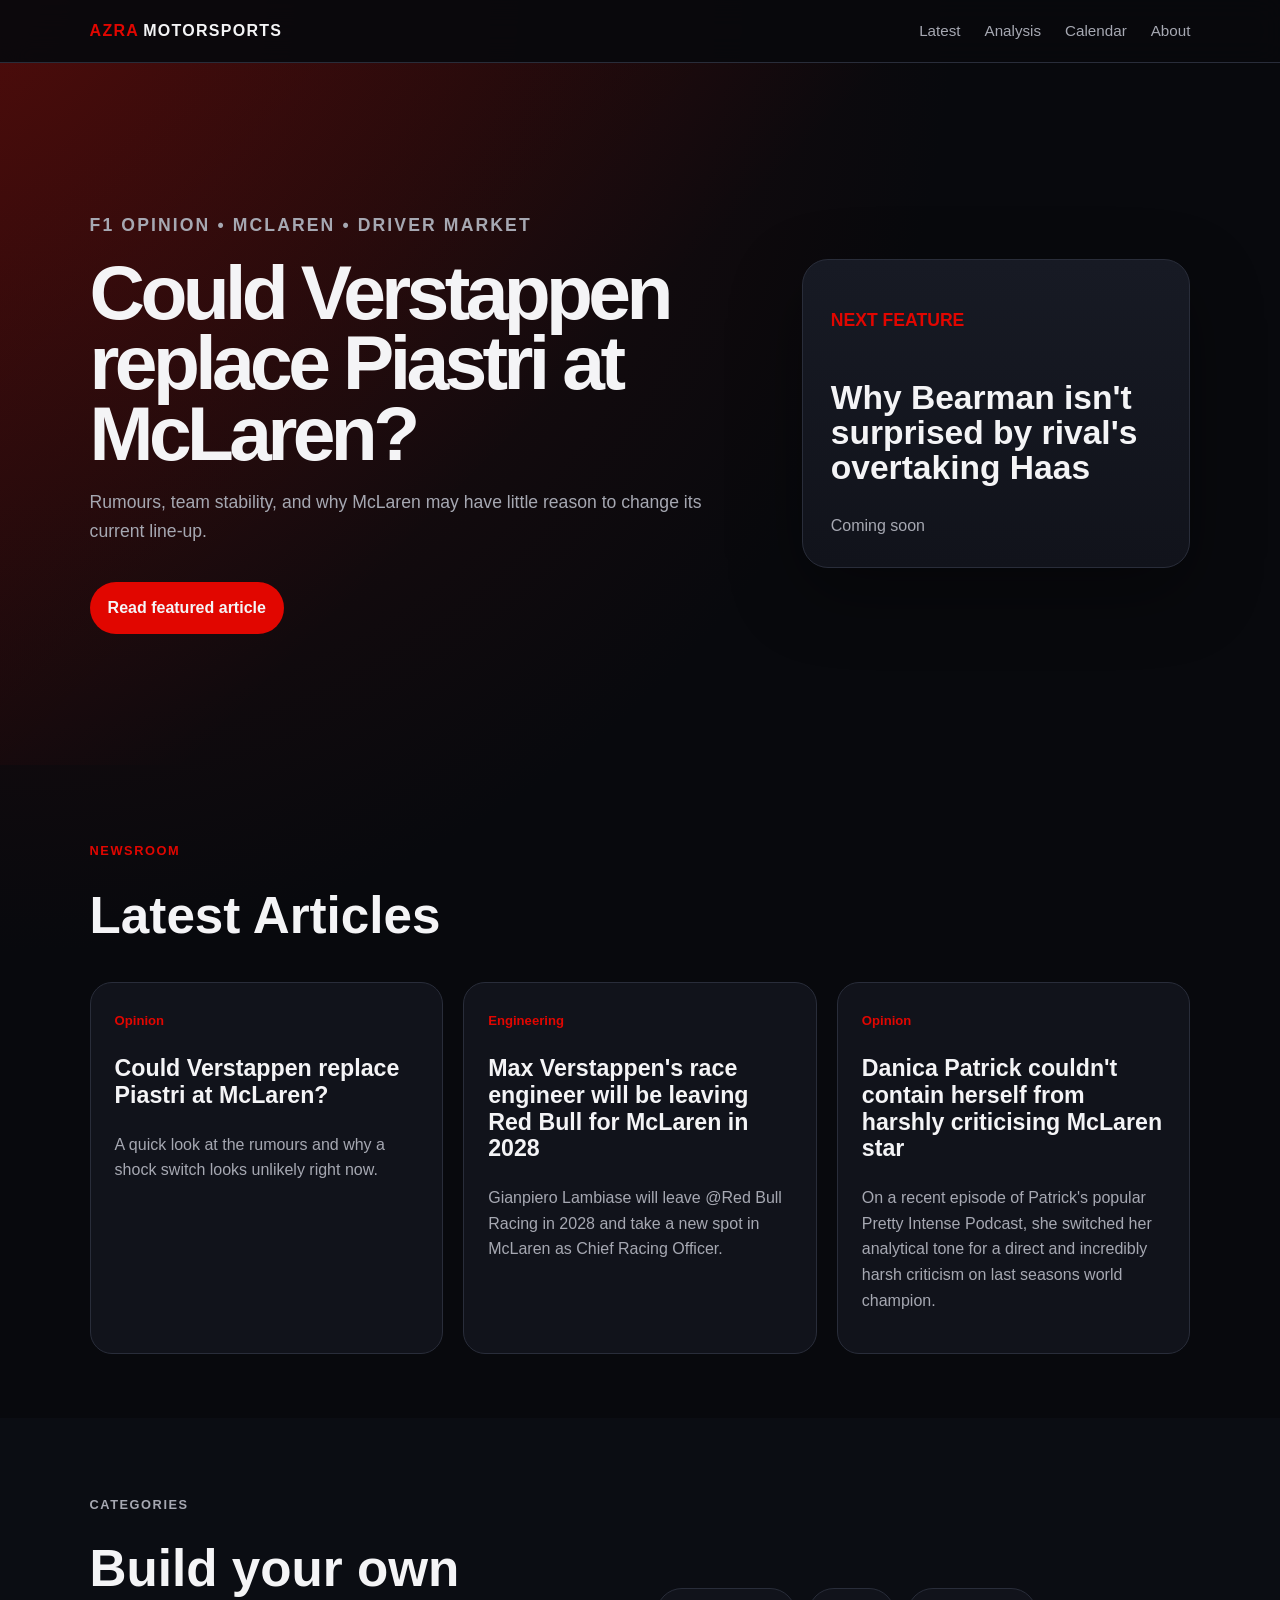
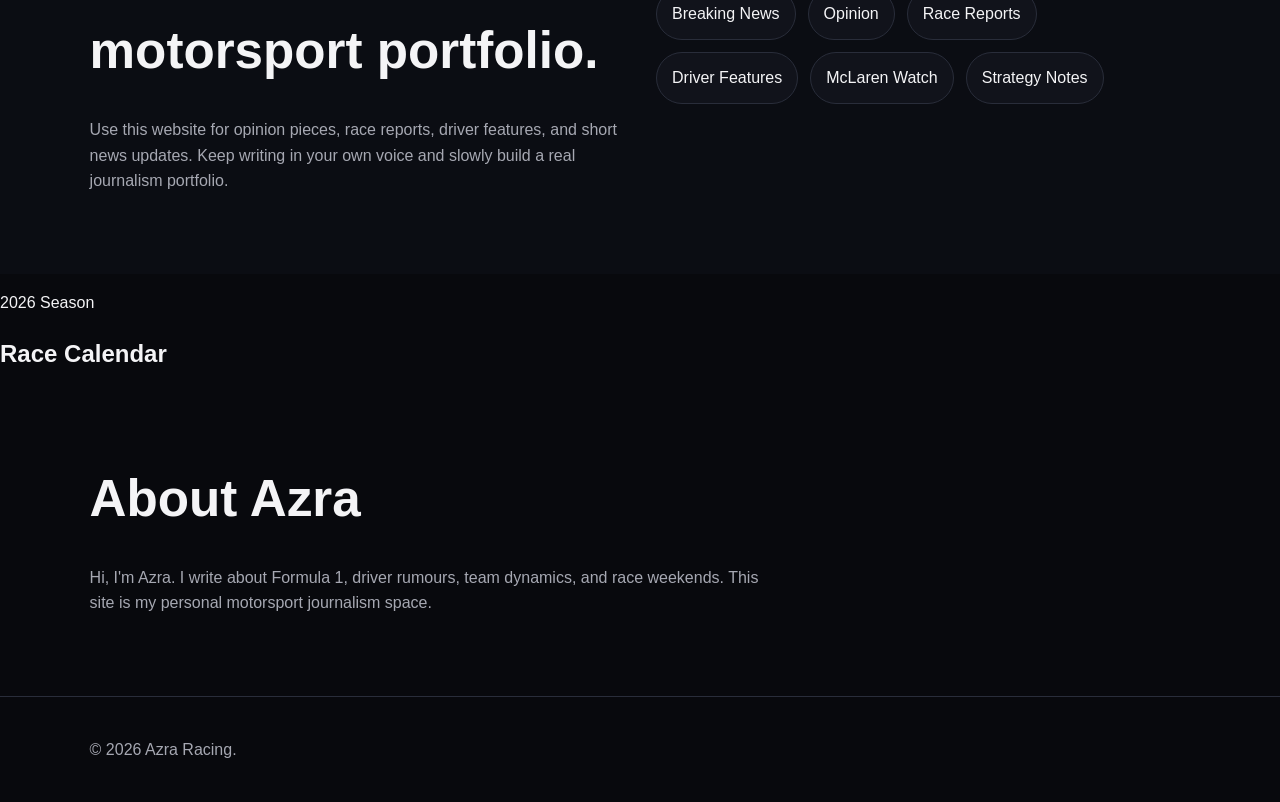
==== commit 5612cf2c: "Update index.html" ====
--- a/index.html
+++ b/index.html
@@ -3,12 +3,12 @@
 <head>
   <meta charset="UTF-8" />
   <meta name="viewport" content="width=device-width, initial-scale=1.0" />
-  <title>Azra Racing | F1 Blog</title>
+  <title>Azra Motorsports | F1 Blog</title>
   <link rel="stylesheet" href="style.css" />
 </head>
 <body>
   <header class="site-header">
-    <a class="logo" href="index.html"><span>AZRA</span>RACING</a>
+    <a class="logo" href="index.html"><span>AZRA</span>MOTORSPORTS</a>
     <nav id="nav">
       <a href="#latest">Latest</a>
       <a href="#analysis">Analysis</a>
@@ -28,7 +28,7 @@
       </div>
       <div class="hero-card">
         <p>NEXT FEATURE</p>
-        <h2>Why McLaren's line-up works</h2>
+        <h2>Why Bearman isn't surprised by rival's overtaking Haas</h2>
         <span>Coming soon</span>
       </div>
     </section>
@@ -50,9 +50,9 @@
           <p>Gianpiero Lambiase will leave @Red Bull Racing in 2028 and take a new spot in McLaren as Chief Racing Officer.</p>
         </article>
         <article class="card">
-          <span>Race Report</span>
-          <h3>Weekend review: winners and losers</h3>
-          <p>Your space for a race summary after every Grand Prix weekend.</p>
+          <span>Opinion</span>
+          <h3><a href="articles/DanicacriticisingLando.html">Danica Patrick couldn't contain herself from harshly criticising McLaren star</a></h3>
+          <p>On a recent episode of Patrick's popular Pretty Intense Podcast, she switched her analytical tone for a direct and incredibly harsh criticism on last seasons world champion.</p>
         </article>
       </div>
     </section>
@@ -73,15 +73,14 @@
       </div>
     </section>
 
-    <section id="calendar" class="section compact">
-      <div class="section-title">
-        <p>Planning</p>
-        <h2>Race Calendar</h2>
-      </div>
-      <div class="calendar-box">
-        <p><strong>Tip:</strong> Update this box before every race weekend with the next Grand Prix, session times, and what you want to write about.</p>
-      </div>
-    </section>
+    <section class="race-calendar">
+  <div class="calendar-header">
+    <p class="eyebrow">2026 Season</p>
+    <h2>Race Calendar</h2>
+  </div>
+
+  <div class="calendar-grid" id="calendarGrid"></div>
+</section>
 
     <section id="about" class="about">
       <h2>About Azra</h2>
@@ -90,7 +89,7 @@
   </main>
 
   <footer>
-    <p>© 2026 Azra Racing. Built for GitHub Pages.</p>
+    <p>© 2026 Azra Racing.</p>
   </footer>
 
   <script src="script.js"></script>
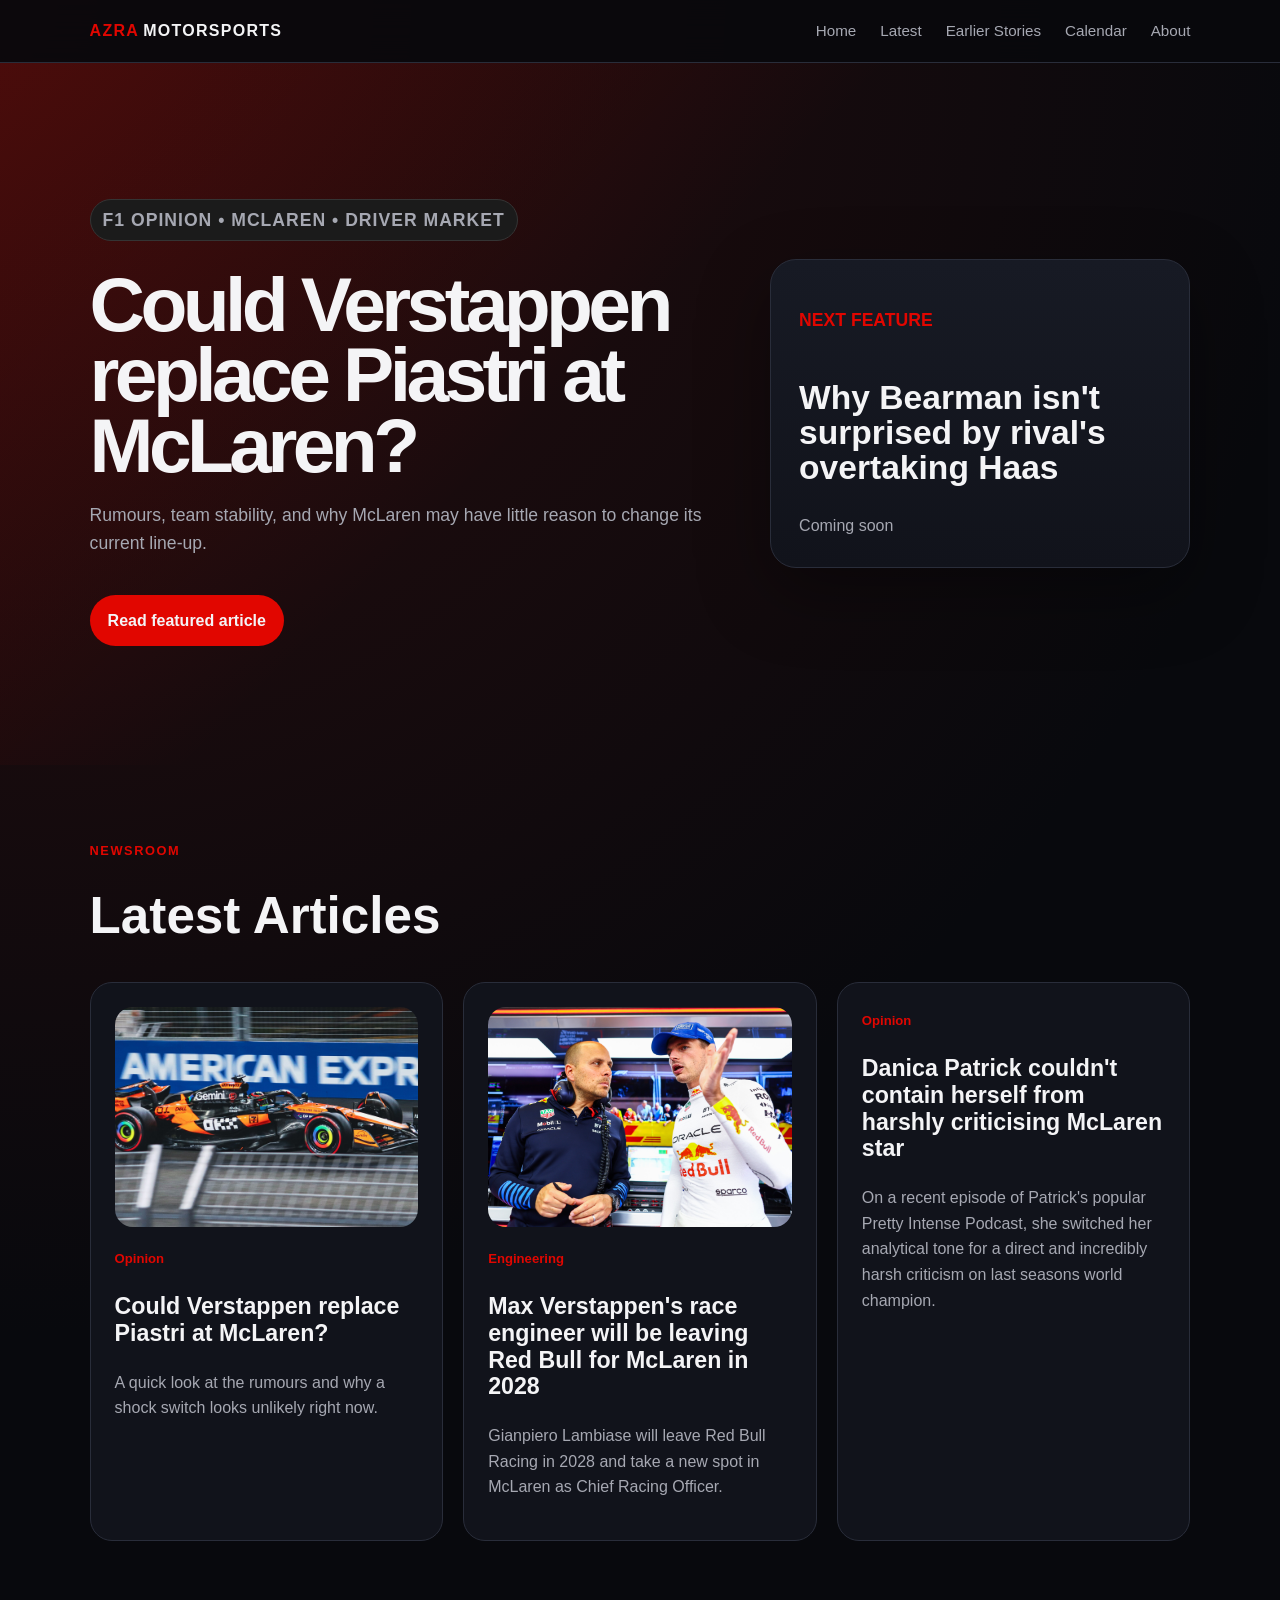
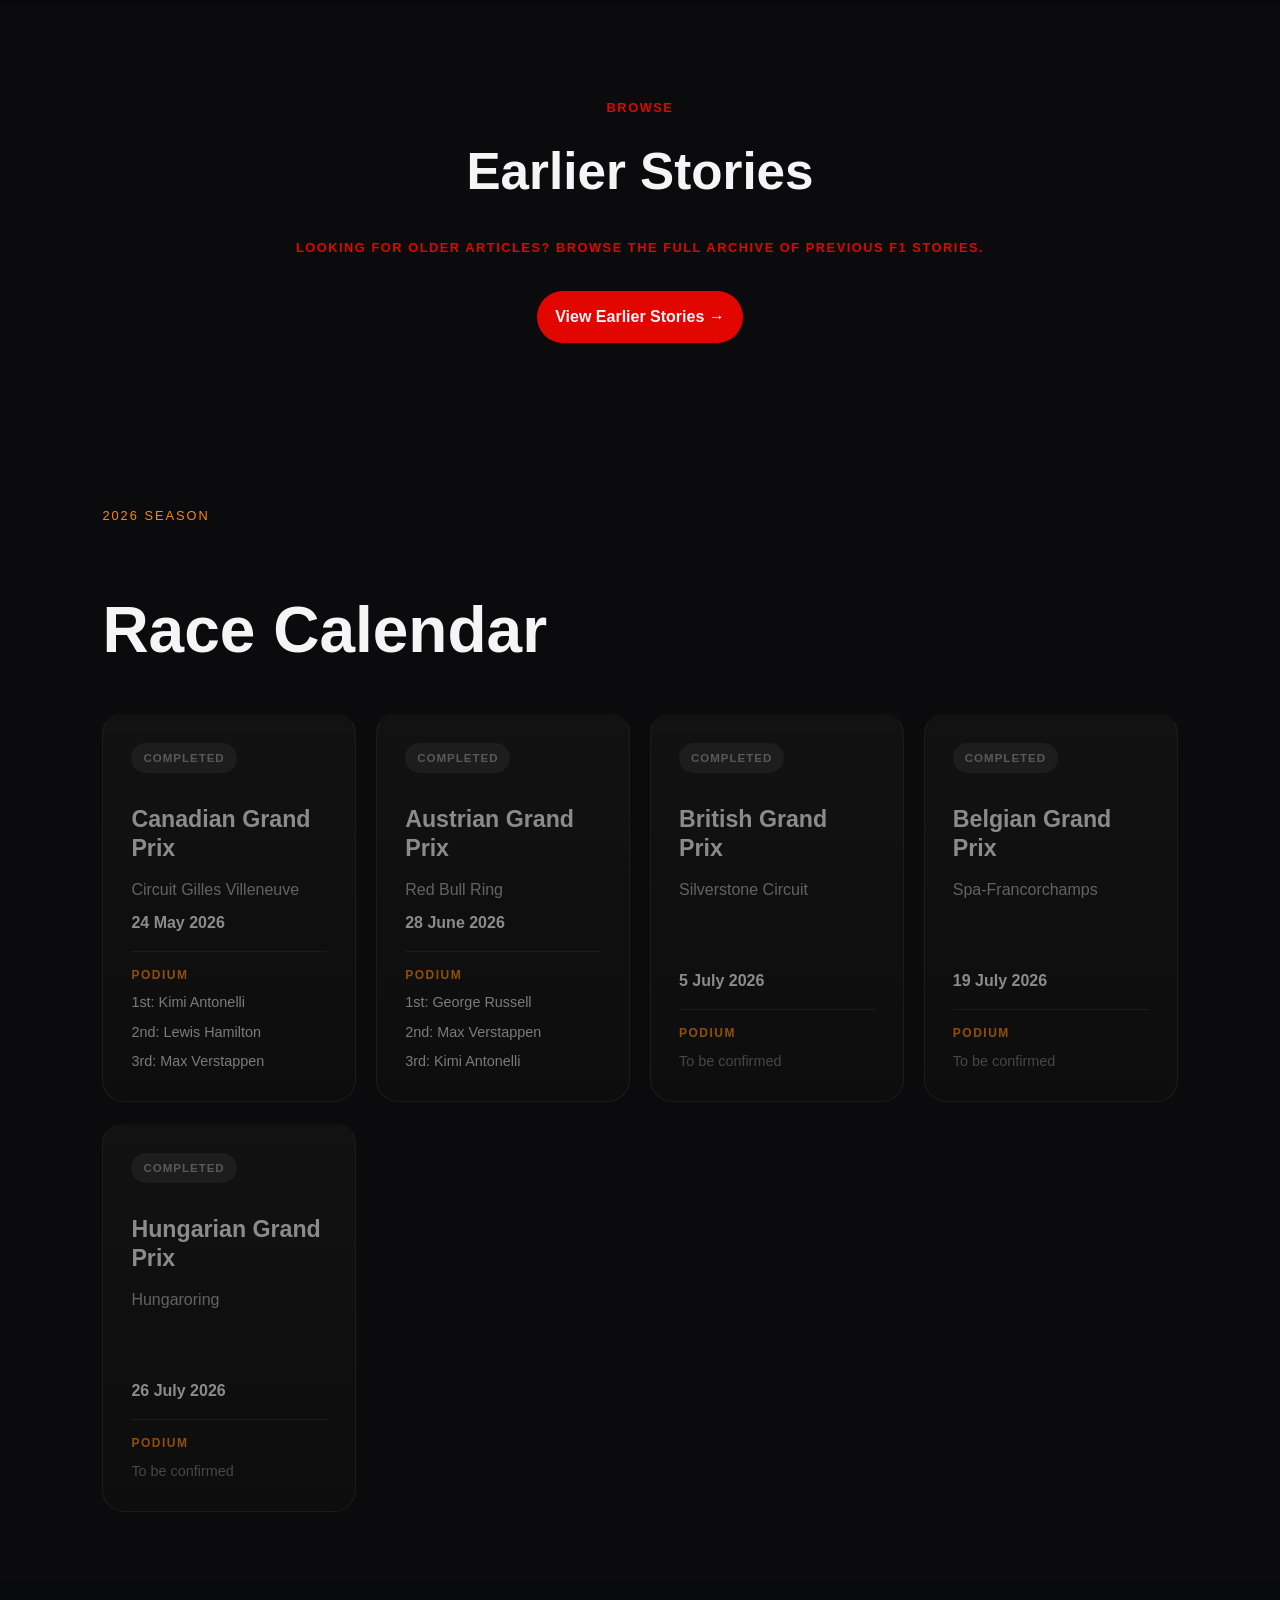
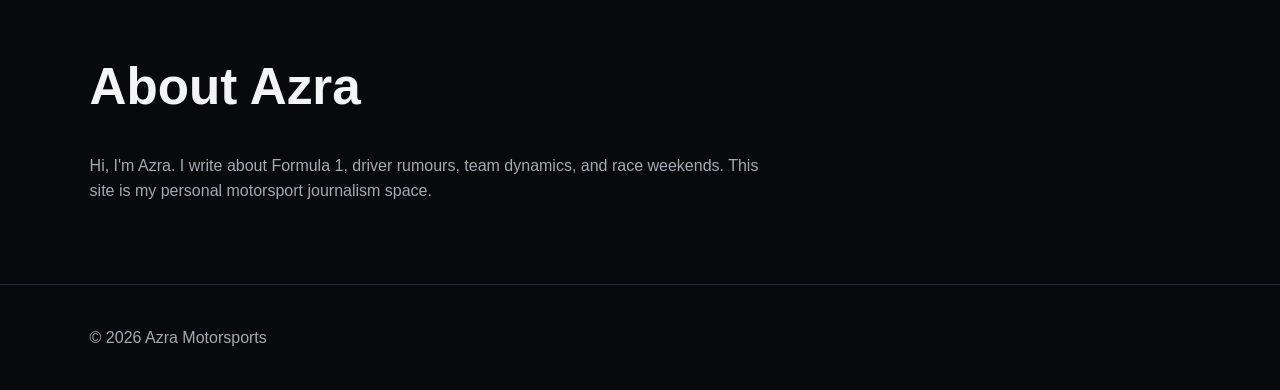
==== commit e9cd6131: "finishingtouch" ====
--- a/index.html
+++ b/index.html
@@ -10,10 +10,12 @@
   <header class="site-header">
     <a class="logo" href="index.html"><span>AZRA</span>MOTORSPORTS</a>
     <nav id="nav">
+      <a href="index.html">Home</a>
       <a href="#latest">Latest</a>
-      <a href="#analysis">Analysis</a>
+      <a href="earlier-stories.html">Earlier Stories</a>
       <a href="#calendar">Calendar</a>
       <a href="#about">About</a>
+
     </nav>
     <button id="menuBtn" class="menu-btn">☰</button>
   </header>
@@ -40,14 +42,16 @@
       </div>
       <div class="article-grid">
         <article class="card">
+          <img src="images/2025_Singapore_GP_-_McLaren_-_Oscar_Piastri_-_FP2.jpg" alt="McLaren car">
           <span>Opinion</span>
           <h3><a href="articles/verstappen-piastri.html">Could Verstappen replace Piastri at McLaren?</a></h3>
           <p>A quick look at the rumours and why a shock switch looks unlikely right now.</p>
         </article>
         <article class="card">
+          <img src="images/SI202408240214.jpg" alt="Gianpiero Lambiase">
           <span>Engineering</span>
-          <h3><a href="articles/Max Verstappen's race engineer will be leaving Red Bull for McLaren in 2028.html">Max Verstappen's race engineer will be leaving Red Bull for McLaren in 2028</a></h3>
-          <p>Gianpiero Lambiase will leave @Red Bull Racing in 2028 and take a new spot in McLaren as Chief Racing Officer.</p>
+          <h3><a href="articles/MaxVerstappensraceengineerwillbeleavingRedBullforMcLarenin2028.html">Max Verstappen's race engineer will be leaving Red Bull for McLaren in 2028</a></h3>
+          <p>Gianpiero Lambiase will leave Red Bull Racing in 2028 and take a new spot in McLaren as Chief Racing Officer.</p>
         </article>
         <article class="card">
           <span>Opinion</span>
@@ -57,23 +61,16 @@
       </div>
     </section>
 
-    <section id="analysis" class="split-section">
-      <div>
-        <p class="tag">Categories</p>
-        <h2>Build your own motorsport portfolio.</h2>
-        <p>Use this website for opinion pieces, race reports, driver features, and short news updates. Keep writing in your own voice and slowly build a real journalism portfolio.</p>
-      </div>
-      <div class="category-list">
-        <span>Breaking News</span>
-        <span>Opinion</span>
-        <span>Race Reports</span>
-        <span>Driver Features</span>
-        <span>McLaren Watch</span>
-        <span>Strategy Notes</span>
-      </div>
-    </section>
+  <section class="archive-preview">
+  <div class="section-title">
+    <p>Browse</p>
+    <h2>Earlier Stories</h2>
+    <p>Looking for older articles? Browse the full archive of previous F1 stories.</p>
+    <a href="earlier-stories.html" class="button">View Earlier Stories →</a>
+  </div>
+</section>
 
-    <section class="race-calendar">
+    <section id="calendar" class="race-calendar">
   <div class="calendar-header">
     <p class="eyebrow">2026 Season</p>
     <h2>Race Calendar</h2>
@@ -89,7 +86,7 @@
   </main>
 
   <footer>
-    <p>© 2026 Azra Racing.</p>
+    <p>© 2026 Azra Motorsports</p>
   </footer>
 
   <script src="script.js"></script>
--- a/style.css
+++ b/style.css
@@ -1,7 +1,830 @@
-:root{
-  --bg:#08090d; --panel:#11131b; --panel2:#171a24; --text:#f4f4f6; --muted:#a6a8b2; --red:#e10600; --line:#292d3a;
-}
-*{box-sizing:border-box} html{scroll-behavior:smooth} body{margin:0;font-family:Arial,Helvetica,sans-serif;background:radial-gradient(circle at top left,#2a0d0d,transparent 35%),var(--bg);color:var(--text);line-height:1.6}
-a{color:inherit;text-decoration:none}.site-header{position:sticky;top:0;z-index:10;display:flex;align-items:center;justify-content:space-between;padding:18px 7%;background:rgba(8,9,13,.88);backdrop-filter:blur(14px);border-bottom:1px solid var(--line)}.logo{font-weight:900;letter-spacing:.08em}.logo span{color:var(--red);margin-right:4px}nav{display:flex;gap:24px;color:var(--muted);font-size:.95rem}nav a:hover{color:var(--text)}.menu-btn{display:none;background:var(--panel);color:var(--text);border:1px solid var(--line);padding:8px 12px;border-radius:10px}.hero{min-height:78vh;display:grid;grid-template-columns:1.4fr .8fr;gap:32px;align-items:center;padding:70px 7%;background:linear-gradient(135deg,rgba(225,6,0,.18),transparent 45%)}.tag,.section-title p{color:var(--red);font-weight:700;text-transform:uppercase;font-size:.8rem;letter-spacing:.12em}.hero h1{font-size:clamp(2.4rem,6vw,5.9rem);line-height:.92;margin:10px 0 20px;letter-spacing:-.06em}.hero p{max-width:660px;color:var(--muted);font-size:1.1rem}.button{display:inline-block;margin-top:20px;background:var(--red);padding:13px 18px;border-radius:999px;font-weight:800}.hero-card{background:linear-gradient(180deg,var(--panel2),var(--panel));border:1px solid var(--line);border-radius:26px;padding:28px;min-height:260px;display:flex;flex-direction:column;justify-content:end;box-shadow:0 25px 70px rgba(0,0,0,.35)}.hero-card p{color:var(--red);font-weight:900}.hero-card h2{font-size:2.1rem;line-height:1.05}.hero-card span{color:var(--muted)}.section,.split-section,.about{padding:64px 7%}.section-title h2,.split-section h2,.about h2{font-size:clamp(2rem,4vw,3.5rem);margin:0 0 25px}.article-grid{display:grid;grid-template-columns:repeat(3,1fr);gap:20px}.card{background:var(--panel);border:1px solid var(--line);border-radius:22px;padding:24px;transition:.2s}.card:hover{transform:translateY(-5px);border-color:var(--red)}.card span{color:var(--red);font-weight:800;font-size:.82rem}.card h3{font-size:1.45rem;line-height:1.15}.card p,.split-section p,.about p,.calendar-box p{color:var(--muted)}.split-section{display:grid;grid-template-columns:1fr 1fr;gap:32px;align-items:center;background:#0b0d13}.category-list{display:flex;flex-wrap:wrap;gap:12px}.category-list span{border:1px solid var(--line);background:var(--panel);border-radius:999px;padding:12px 15px}.calendar-box{border-left:4px solid var(--red);background:var(--panel);padding:22px;border-radius:18px}.about{max-width:850px}footer{border-top:1px solid var(--line);padding:24px 7%;color:var(--muted)}
-.article-page{max-width:850px;margin:0 auto;padding:70px 7%}.article-page h1{font-size:clamp(2.2rem,5vw,4.5rem);line-height:1;margin-bottom:12px}.meta{color:var(--red);font-weight:800}.article-page p{color:#d6d7dc;font-size:1.07rem}.quote{border-left:4px solid var(--red);padding:10px 0 10px 20px;margin:28px 0;color:var(--text);font-size:1.2rem}.back{display:inline-block;margin-top:32px;color:var(--red);font-weight:800}
-@media(max-width:800px){nav{display:none;position:absolute;top:64px;right:7%;background:var(--panel);border:1px solid var(--line);border-radius:18px;padding:18px;flex-direction:column}.nav-open{display:flex}.menu-btn{display:block}.hero,.split-section{grid-template-columns:1fr;min-height:auto}.article-grid{grid-template-columns:1fr}.hero{padding-top:50px}.hero-card{min-height:190px}}
+:root {
+  --bg: #08090d;
+  --panel: #11131b;
+  --panel2: #171a24;
+  --text: #f4f4f6;
+  --muted: #a6a8b2;
+  --red: #e10600;
+  --line: #292d3a;
+}
+
+* {
+  box-sizing: border-box
+}
+
+html {
+  scroll-behavior: smooth
+}
+
+body {
+  margin: 0;
+  font-family: Arial, Helvetica, sans-serif;
+  background: radial-gradient(circle at top left, #2a0d0d, transparent 35%), var(--bg);
+  color: var(--text);
+  line-height: 1.6
+}
+
+a {
+  color: inherit;
+  text-decoration: none
+}
+
+.site-header {
+  position: sticky;
+  top: 0;
+  z-index: 10;
+  display: flex;
+  align-items: center;
+  justify-content: space-between;
+  padding: 18px 7%;
+  background: rgba(8, 9, 13, .88);
+  backdrop-filter: blur(14px);
+  border-bottom: 1px solid var(--line)
+}
+
+.logo {
+  font-weight: 900;
+  letter-spacing: .08em
+}
+
+.logo span {
+  color: var(--red);
+  margin-right: 4px
+}
+
+nav {
+  display: flex;
+  gap: 24px;
+  color: var(--muted);
+  font-size: .95rem
+}
+
+nav a:hover {
+  color: var(--text)
+}
+
+.menu-btn {
+  display: none;
+  background: var(--panel);
+  color: var(--text);
+  border: 1px solid var(--line);
+  padding: 8px 12px;
+  border-radius: 10px
+}
+
+.hero {
+  min-height: 78vh;
+  display: grid;
+  grid-template-columns: 1.5fr 1fr;
+  gap: 50px;
+  align-items: center;
+  padding: 70px 7%;
+  background: linear-gradient(135deg, rgba(225, 6, 0, .18), transparent 45%)
+}
+
+.tag,
+.section-title p {
+  color: var(--red);
+  font-weight: 700;
+  text-transform: uppercase;
+  font-size: .8rem;
+  letter-spacing: .12em
+}
+
+.hero h1 {
+  font-size: clamp(2.4rem, 6vw, 5.9rem);
+  line-height: .92;
+  margin: 10px 0 20px;
+  letter-spacing: -.06em
+}
+
+.hero p {
+  max-width: 660px;
+  color: var(--muted);
+  font-size: 1.1rem
+}
+
+.button {
+  display: inline-block;
+  margin-top: 20px;
+  background: var(--red);
+  padding: 13px 18px;
+  border-radius: 999px;
+  font-weight: 800
+}
+
+.hero-card {
+  background: linear-gradient(180deg, var(--panel2), var(--panel));
+  border: 1px solid var(--line);
+  border-radius: 26px;
+  padding: 28px;
+  min-height: 260px;
+  display: flex;
+  flex-direction: column;
+  justify-content: end;
+  box-shadow: 0 25px 70px rgba(0, 0, 0, .35)
+}
+
+.hero-card p {
+  color: var(--red);
+  font-weight: 900
+}
+
+.hero-card h2 {
+  font-size: 2.1rem;
+  line-height: 1.05
+}
+
+.hero-card span {
+  color: var(--muted)
+}
+
+.section,
+.split-section,
+.about {
+  padding: 64px 7%
+}
+
+.section-title h2,
+.split-section h2,
+.about h2 {
+  font-size: clamp(2rem, 4vw, 3.5rem);
+  margin: 0 0 25px
+}
+
+.article-grid {
+  display: grid;
+  grid-template-columns: repeat(3, 1fr);
+  gap: 20px
+}
+
+.card {
+  background: var(--panel);
+  border: 1px solid var(--line);
+  border-radius: 22px;
+  padding: 24px;
+  transition: .2s
+}
+
+.card:hover {
+  transform: translateY(-5px);
+  border-color: var(--red)
+}
+
+.card span {
+  color: var(--red);
+  font-weight: 800;
+  font-size: .82rem
+}
+
+.card h3 {
+  font-size: 1.45rem;
+  line-height: 1.15
+}
+
+.card p,
+.split-section p,
+.about p,
+.calendar-box p {
+  color: var(--muted)
+}
+
+.split-section {
+  display: grid;
+  grid-template-columns: 1fr 1fr;
+  gap: 32px;
+  align-items: center;
+  background: #0b0d13
+}
+
+.category-list {
+  display: flex;
+  flex-wrap: wrap;
+  gap: 12px
+}
+
+.category-list span {
+  border: 1px solid var(--line);
+  background: var(--panel);
+  border-radius: 999px;
+  padding: 12px 15px
+}
+
+.calendar-box {
+  border-left: 4px solid var(--red);
+  background: var(--panel);
+  padding: 22px;
+  border-radius: 18px
+}
+
+.about {
+  max-width: 850px
+}
+
+footer {
+  border-top: 1px solid var(--line);
+  padding: 24px 7%;
+  color: var(--muted)
+}
+
+.article-page {
+  max-width: 850px;
+  margin: 0 auto;
+  padding: 70px 7%
+}
+
+.article-page h1 {
+  font-size: clamp(2.2rem, 5vw, 4.5rem);
+  line-height: 1;
+  margin-bottom: 12px
+}
+
+.meta {
+  color: var(--red);
+  font-weight: 800
+}
+
+.article-page p {
+  color: #d6d7dc;
+  font-size: 1.07rem
+}
+
+.quote {
+  border-left: 4px solid var(--red);
+  padding: 10px 0 10px 20px;
+  margin: 28px 0;
+  color: var(--text);
+  font-size: 1.2rem
+}
+
+.back {
+  display: inline-block;
+  margin-top: 32px;
+  color: var(--red);
+  font-weight: 800
+}
+
+@media(max-width:800px) {
+  nav {
+    display: none;
+    position: absolute;
+    top: 64px;
+    right: 7%;
+    background: var(--panel);
+    border: 1px solid var(--line);
+    border-radius: 18px;
+    padding: 18px;
+    flex-direction: column
+  }
+
+  .nav-open {
+    display: flex
+  }
+
+  .menu-btn {
+    display: block
+  }
+
+  .hero,
+  .split-section {
+    grid-template-columns: 1fr;
+    min-height: auto
+  }
+
+  .article-grid {
+    grid-template-columns: 1fr
+  }
+
+  .hero {
+    padding-top: 50px
+  }
+
+  .hero-card {
+    min-height: 190px
+  }
+}
+
+
+.race-calendar {
+  padding: 70px 8%;
+  background: #0b0b0d;
+  color: #f5f5f5;
+}
+
+.eyebrow {
+  color: #ff8700;
+  text-transform: uppercase;
+  letter-spacing: 2px;
+  font-size: 0.8rem;
+}
+
+.calendar-header h2 {
+  font-size: clamp(2rem, 5vw, 4rem);
+  margin-bottom: 30px;
+}
+
+.calendar-grid {
+  display: grid;
+  grid-template-columns: repeat(auto-fit, minmax(230px, 1fr));
+  gap: 20px;
+}
+
+.race-card {
+  background: linear-gradient(145deg, #151515, #0e0e10);
+  border: 1px solid #292929;
+  border-radius: 22px;
+  padding: 24px;
+  min-height: 210px;
+  position: relative;
+  transition: 0.25s ease;
+}
+
+.race-card:hover {
+  transform: translateY(-6px);
+  border-color: #ff8700;
+}
+
+.race-card::before {
+  content: "";
+  position: absolute;
+  left: 0;
+  top: 0;
+  width: 6px;
+  height: 100%;
+  background: #ff8700;
+}
+
+.tag {
+  display: inline-block;
+  font-size: 0.75rem;
+  color: #ff8700;
+  border: 1px solid #ff8700;
+  border-radius: 999px;
+  padding: 5px 10px;
+  margin-bottom: 18px;
+}
+
+.race-card.next-race {
+  background: linear-gradient(145deg, #241400, #111);
+  border-color: #ff8700;
+}
+
+.race-card.race-weekend {
+  background: linear-gradient(145deg, #2a1600, #111);
+  border-color: #ff8700;
+}
+
+.race-card.completed {
+  opacity: 0.55;
+}
+
+.race-card.completed .tag {
+  color: #999;
+  border-color: #555;
+}
+
+.race-card h3 {
+  margin: 0 0 10px;
+  font-size: 1.4rem;
+}
+
+.race-card p {
+  color: #aaa;
+  margin: 0;
+}
+
+.race-date {
+  position: static;
+  margin-top: auto;
+}
+
+.race-card {
+  min-height: 390px;
+  display: flex;
+  flex-direction: column;
+  justify-content: space-between;
+  overflow: visible;
+}
+
+.race-bottom {
+  margin-top: auto;
+}
+
+.podium {
+  border-top: 1px solid #292929;
+  padding-top: 14px;
+  display: flex;
+  flex-direction: column;
+  gap: 6px;
+}
+
+.podium strong {
+  color: #ff8700;
+  font-size: 0.75rem;
+  text-transform: uppercase;
+  letter-spacing: 1.5px;
+}
+
+.podium span {
+  color: #d6d6d6;
+  font-size: 0.9rem;
+}
+
+.podium.empty span {
+  color: #777;
+}
+
+
+
+
+
+
+/* Cleaner race calendar */
+.race-card::before {
+  display: none;
+}
+
+.race-card {
+  background: linear-gradient(180deg, #181818, #101010);
+  border: 1px solid #2b2b2b;
+  border-radius: 22px;
+  border-top: 3px solid transparent;
+  padding: 28px;
+  min-height: 390px;
+  display: flex;
+  flex-direction: column;
+  justify-content: space-between;
+  overflow: visible;
+  transition: 0.25s ease;
+}
+
+.race-card:hover {
+  border-top-color: #ff8700;
+  transform: translateY(-5px);
+  box-shadow: 0 18px 35px rgba(0, 0, 0, 0.35);
+}
+
+.tag {
+  background: #1b1b1b;
+  border: 1px solid #343434;
+  color: #f5f5f5;
+  border-radius: 999px;
+  padding: 6px 12px;
+  font-size: 0.72rem;
+  text-transform: uppercase;
+  letter-spacing: 1px;
+  width: fit-content;
+}
+
+.next-race .tag {
+  background: #ff8700;
+  color: #111;
+  border: none;
+}
+
+.race-weekend .tag {
+  background: #d23b3b;
+  color: white;
+  border: none;
+}
+
+.completed .tag {
+  background: #2d2d2d;
+  color: #9e9e9e;
+  border: none;
+}
+
+.race-content {
+  display: flex;
+  flex-direction: column;
+  gap: 14px;
+}
+
+.race-card h3 {
+  margin: 0;
+  font-size: 1.45rem;
+  line-height: 1.25;
+}
+
+.race-card p {
+  margin: 0;
+  color: #aaa;
+}
+
+.race-bottom {
+  margin-top: auto;
+}
+
+.race-date {
+  font-weight: 700;
+  margin-bottom: 16px;
+}
+
+.podium {
+  border-top: 1px solid #292929;
+  padding-top: 14px;
+  display: flex;
+  flex-direction: column;
+  gap: 6px;
+}
+
+.podium strong {
+  color: #ff8700;
+  font-size: 0.75rem;
+  text-transform: uppercase;
+  letter-spacing: 1.5px;
+}
+
+.podium span {
+  color: #d6d6d6;
+  font-size: 0.9rem;
+}
+
+.podium.empty span {
+  color: #777;
+}
+
+
+
+
+.archive-preview {
+  padding: 80px 8%;
+  background: #0b0b0d;
+  color: #f5f5f5;
+  text-align: center;
+}
+
+.archive-hero {
+  padding: 110px 8% 60px;
+  background: #0b0b0d;
+  color: #f5f5f5;
+}
+
+.archive-hero p:first-child {
+  color: #ff8700;
+  text-transform: uppercase;
+  letter-spacing: 2px;
+  font-size: 0.8rem;
+}
+
+.archive-hero h1 {
+  font-size: clamp(2.5rem, 7vw, 5rem);
+  margin: 10px 0;
+}
+
+.archive-hero p:last-child {
+  color: #aaa;
+  max-width: 650px;
+  line-height: 1.6;
+}
+
+.archive-grid-page {
+  padding: 40px 8% 90px;
+  background: #0b0b0d;
+  display: grid;
+  grid-template-columns: repeat(auto-fit, minmax(260px, 1fr));
+  gap: 24px;
+}
+
+.archive-card {
+  background: linear-gradient(180deg, #181818, #101010);
+  border: 1px solid #2b2b2b;
+  border-radius: 22px;
+  padding: 26px;
+  color: #f5f5f5;
+  transition: 0.25s ease;
+}
+
+.archive-card:hover {
+  transform: translateY(-5px);
+  border-color: #ff8700;
+}
+
+.archive-card span {
+  color: #ff8700;
+  font-size: 0.75rem;
+  text-transform: uppercase;
+  letter-spacing: 1.5px;
+}
+
+.archive-card h3 {
+  margin: 16px 0 10px;
+}
+
+.archive-card a {
+  color: inherit;
+  text-decoration: none;
+}
+
+.archive-card a:hover {
+  color: #ff8700;
+}
+
+.archive-card p {
+  color: #aaa;
+  line-height: 1.6;
+}
+
+.archive-card.placeholder {
+  opacity: 0.65;
+  border-style: dashed;
+}
+
+.article-sources {
+  margin-top: 80px;
+  padding-top: 40px;
+  border-top: 1px solid #2b2b2b;
+}
+
+.article-sources h2 {
+  font-size: 2rem;
+  margin-bottom: 18px;
+}
+
+.sources-note {
+  color: #9d9d9d;
+  margin-bottom: 25px;
+  line-height: 1.6;
+}
+
+.article-sources ul {
+  list-style: none;
+  padding: 0;
+  margin: 0;
+}
+
+.article-sources li {
+  margin-bottom: 15px;
+}
+
+.article-sources a {
+  color: #f5f5f5;
+  text-decoration: none;
+  transition: .2s;
+}
+
+.article-sources a:hover {
+  color: #ff8700;
+  padding-left: 6px;
+}
+
+.card img,
+.hero-image img {
+  width: 100%;
+  height: 220px;
+  object-fit: cover;
+  border-radius: 18px;
+  margin-bottom: 18px;
+}
+
+/* ============================= */
+/* RESPONSIVE DESIGN */
+/* ============================= */
+
+/* Large tablets */
+@media (max-width: 1024px) {
+
+  .hero {
+    grid-template-columns: 1fr;
+    gap: 40px;
+  }
+
+  .hero-text h1 {
+    font-size: 3rem;
+  }
+
+  .calendar-grid,
+  .article-grid,
+  .archive-grid-page {
+    grid-template-columns: repeat(2, 1fr);
+  }
+
+}
+
+/* Tablets */
+@media (max-width: 768px) {
+
+  body {
+    overflow-x: hidden;
+  }
+
+  .site-header {
+    padding: 18px 6%;
+  }
+
+  nav {
+    display: none;
+  }
+
+  nav.nav-open {
+    display: flex;
+    flex-direction: column;
+    position: absolute;
+    top: 80px;
+    left: 0;
+    width: 100%;
+    background: #111;
+    padding: 25px;
+    gap: 18px;
+  }
+
+  .menu-btn {
+    display: block;
+  }
+
+  .hero {
+    grid-template-columns: 1fr;
+    padding: 120px 6% 70px;
+  }
+
+  .hero-text h1 {
+    font-size: 2.6rem;
+  }
+
+  .section,
+  .split-section,
+  .race-calendar,
+  .archive-preview,
+  .archive-grid-page,
+  .about {
+    padding-left: 6%;
+    padding-right: 6%;
+  }
+
+  .article-grid,
+  .calendar-grid,
+  .archive-grid-page {
+    grid-template-columns: 1fr;
+  }
+
+  .card,
+  .race-card,
+  .archive-card {
+    min-height: auto;
+  }
+
+}
+
+
+
+@media (max-width:480px) {
+
+  .logo {
+    font-size: 1.2rem;
+  }
+
+  .hero-text h1 {
+    font-size: 2rem;
+    line-height: 1.2;
+  }
+
+  .hero-text p {
+    font-size: .95rem;
+  }
+
+  .hero-card {
+    padding: 22px;
+  }
+
+  .button {
+    width: 100%;
+    text-align: center;
+  }
+
+  .section-title h2 {
+    font-size: 2rem;
+  }
+
+  .race-card,
+  .card,
+  .archive-card {
+    padding: 20px;
+  }
+
+  footer {
+    text-align: center;
+  }
+
+}
+
+
+img {
+  max-width: 100%;
+  height: auto;
+  display: block;
+}
+
+.button {
+  display: inline-flex;
+  align-items: center;
+  justify-content: center;
+  flex-wrap: wrap;
+}
+
+
+.card,
+.race-card,
+.archive-card {
+  width: 100%;
+  box-sizing: border-box;
+}
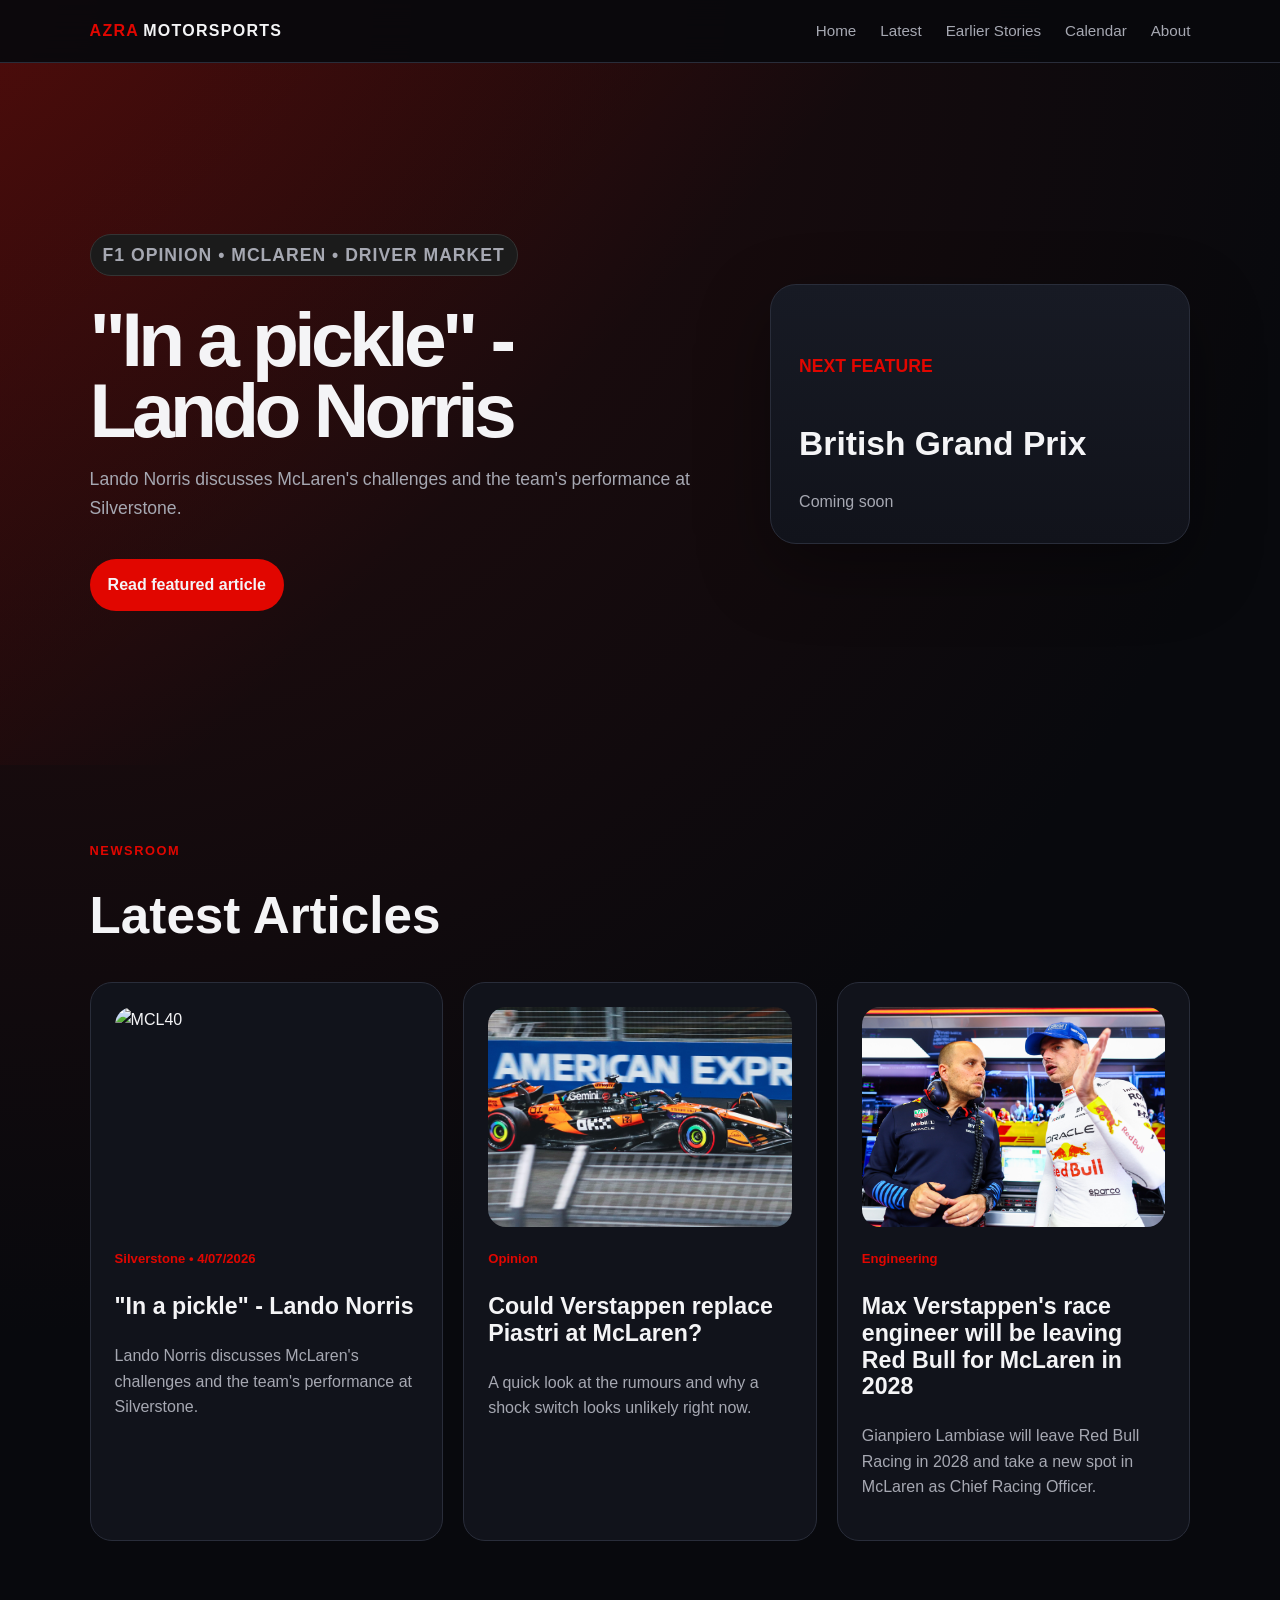
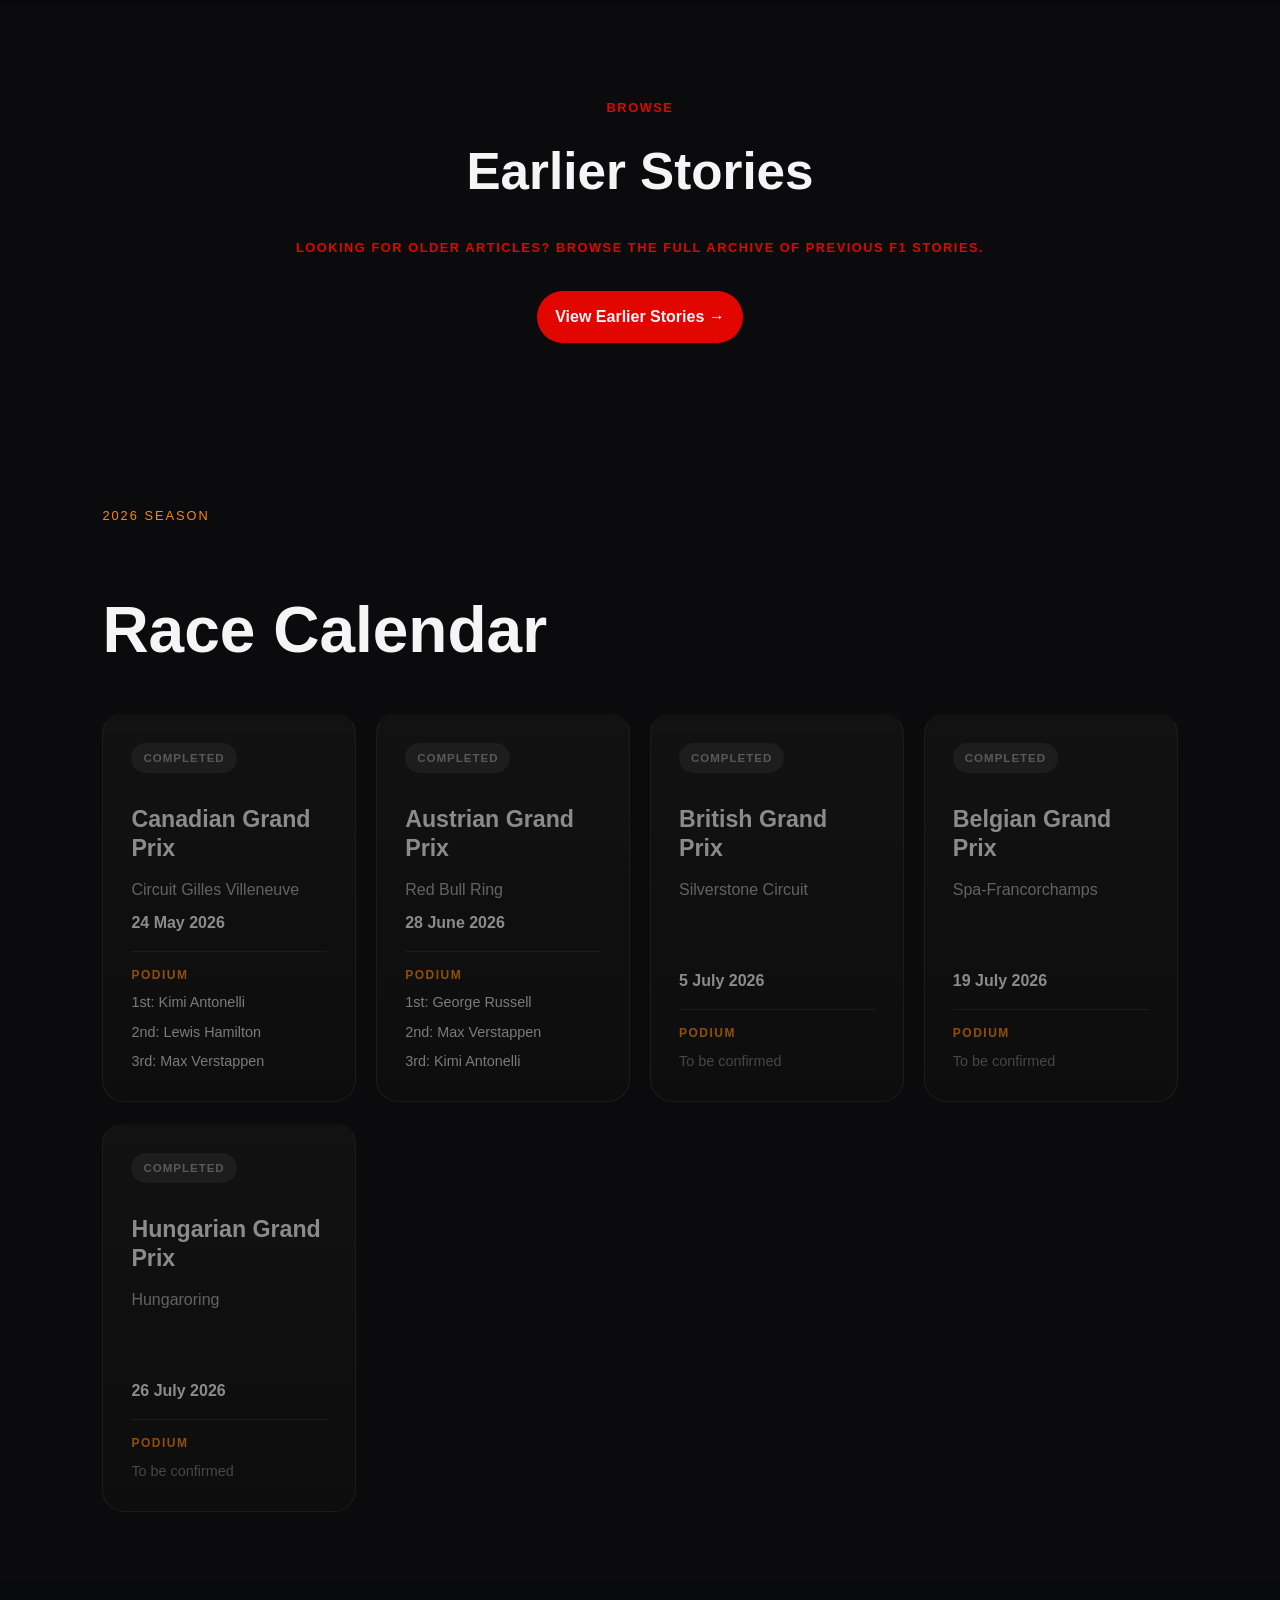
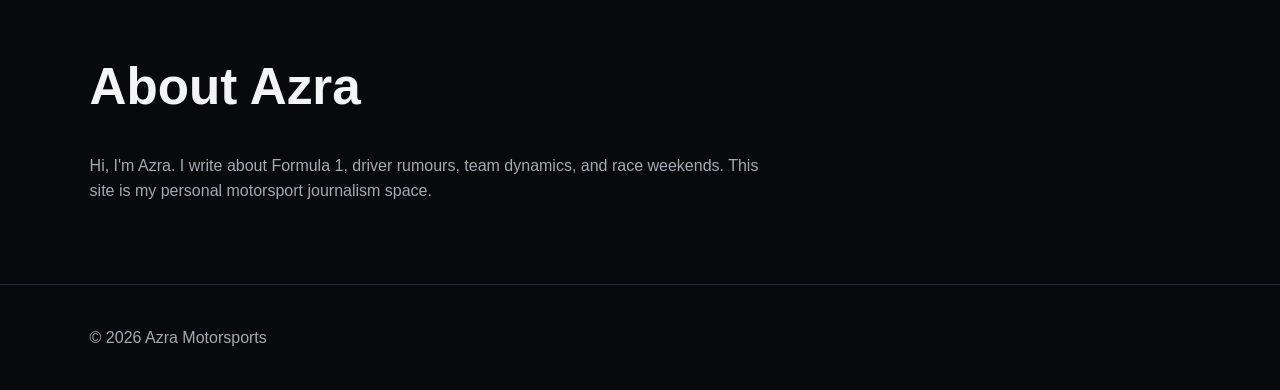
==== commit 3145c113: "Update index.html" ====
--- a/index.html
+++ b/index.html
@@ -24,13 +24,13 @@
     <section class="hero">
       <div class="hero-text">
         <p class="tag">F1 Opinion • McLaren • Driver Market</p>
-        <h1>Could Verstappen replace Piastri at McLaren?</h1>
-        <p>Rumours, team stability, and why McLaren may have little reason to change its current line-up.</p>
-        <a class="button" href="articles/verstappen-piastri.html">Read featured article</a>
+        <h1>"In a pickle" - Lando Norris</h1>
+        <p>Lando Norris discusses McLaren's challenges and the team's performance at Silverstone.</p>
+        <a class="button" href="articles/inapickle.html">Read featured article</a>
       </div>
       <div class="hero-card">
         <p>NEXT FEATURE</p>
-        <h2>Why Bearman isn't surprised by rival's overtaking Haas</h2>
+        <h2>British Grand Prix</h2>
         <span>Coming soon</span>
       </div>
     </section>
@@ -40,23 +40,27 @@
         <p>Newsroom</p>
         <h2>Latest Articles</h2>
       </div>
+      
       <div class="article-grid">
+           <article class="card">
+          <img src="images/6-friday-silverstone-2026-scaled.jpg" alt="MCL40">
+          <span>Silverstone • 4/07/2026</span>
+          <h3><a href="articles/inapickle.html">"In a pickle" - Lando Norris</a></h3>
+          <p>Lando Norris discusses McLaren's challenges and the team's performance at Silverstone.</p>
+        </article>
+
         <article class="card">
           <img src="images/2025_Singapore_GP_-_McLaren_-_Oscar_Piastri_-_FP2.jpg" alt="McLaren car">
           <span>Opinion</span>
           <h3><a href="articles/verstappen-piastri.html">Could Verstappen replace Piastri at McLaren?</a></h3>
           <p>A quick look at the rumours and why a shock switch looks unlikely right now.</p>
         </article>
+
         <article class="card">
           <img src="images/SI202408240214.jpg" alt="Gianpiero Lambiase">
           <span>Engineering</span>
           <h3><a href="articles/MaxVerstappensraceengineerwillbeleavingRedBullforMcLarenin2028.html">Max Verstappen's race engineer will be leaving Red Bull for McLaren in 2028</a></h3>
           <p>Gianpiero Lambiase will leave Red Bull Racing in 2028 and take a new spot in McLaren as Chief Racing Officer.</p>
-        </article>
-        <article class="card">
-          <span>Opinion</span>
-          <h3><a href="articles/DanicacriticisingLando.html">Danica Patrick couldn't contain herself from harshly criticising McLaren star</a></h3>
-          <p>On a recent episode of Patrick's popular Pretty Intense Podcast, she switched her analytical tone for a direct and incredibly harsh criticism on last seasons world champion.</p>
         </article>
       </div>
     </section>
